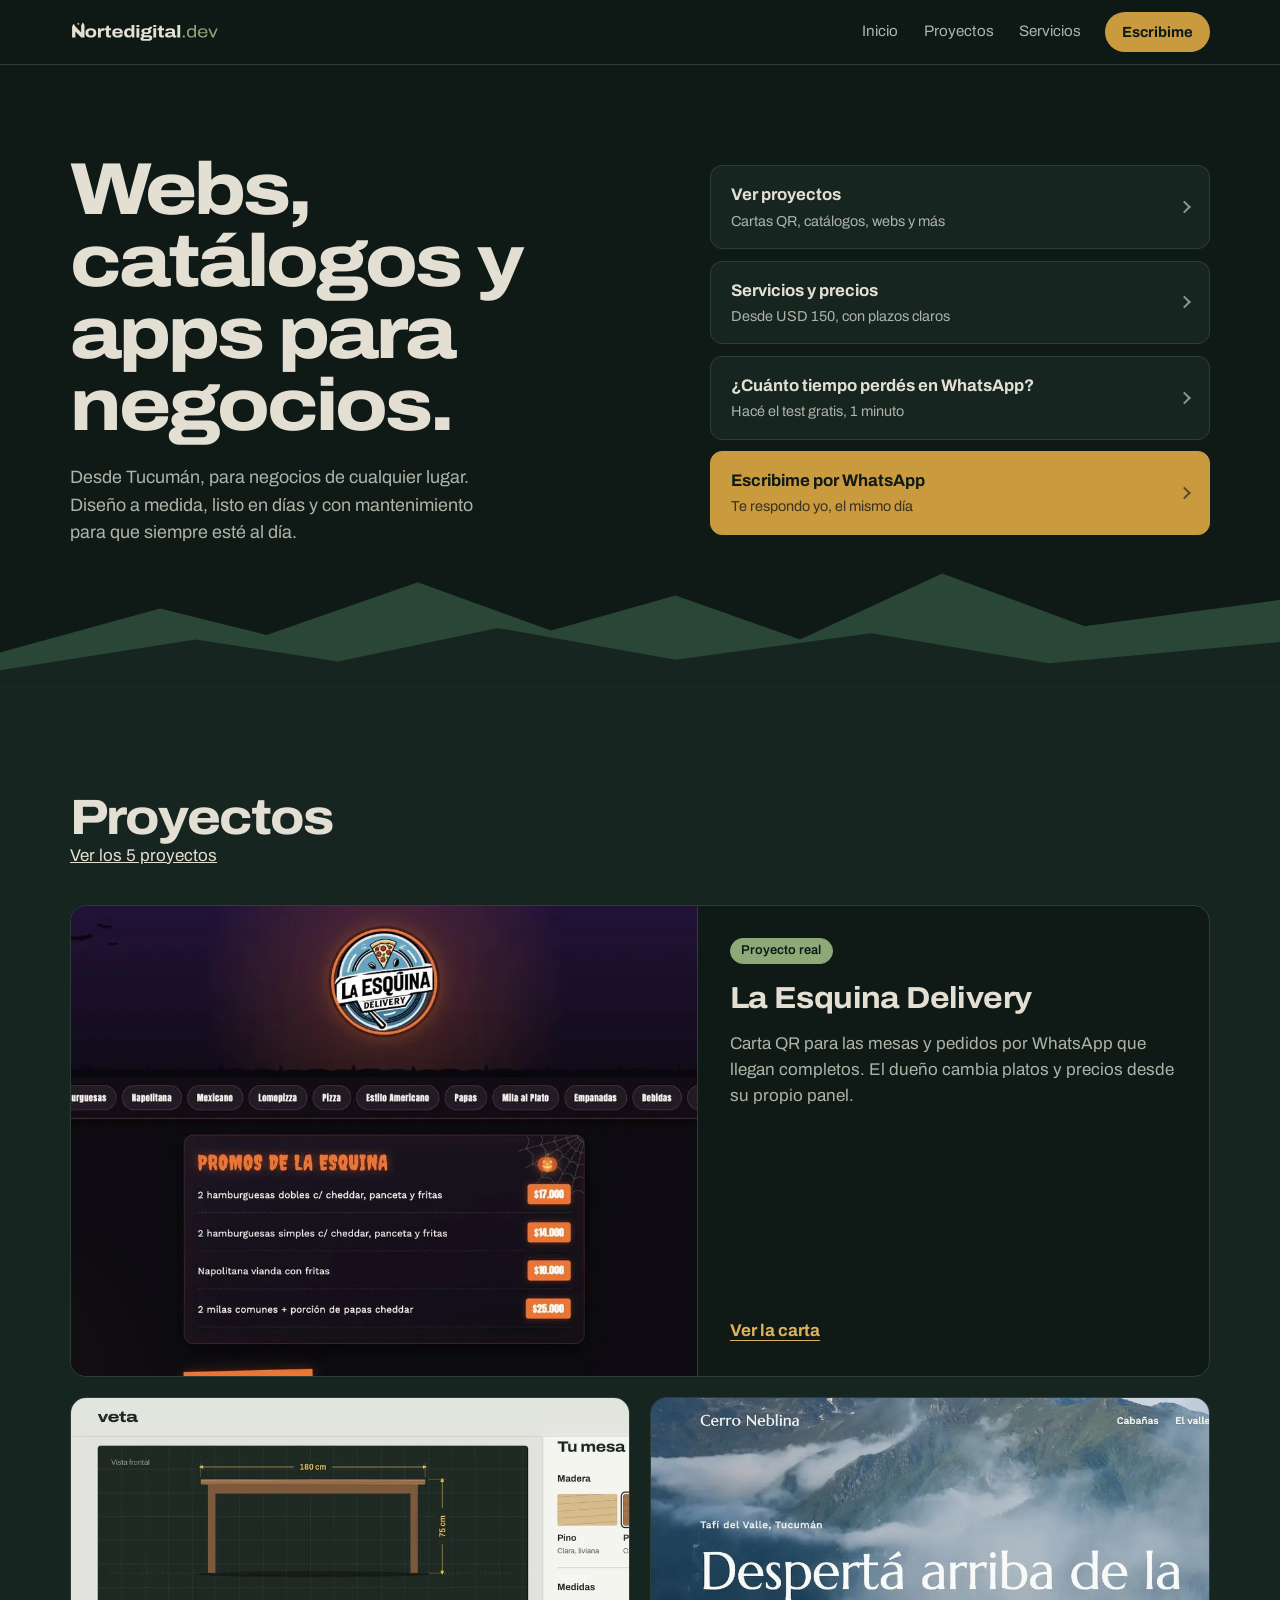
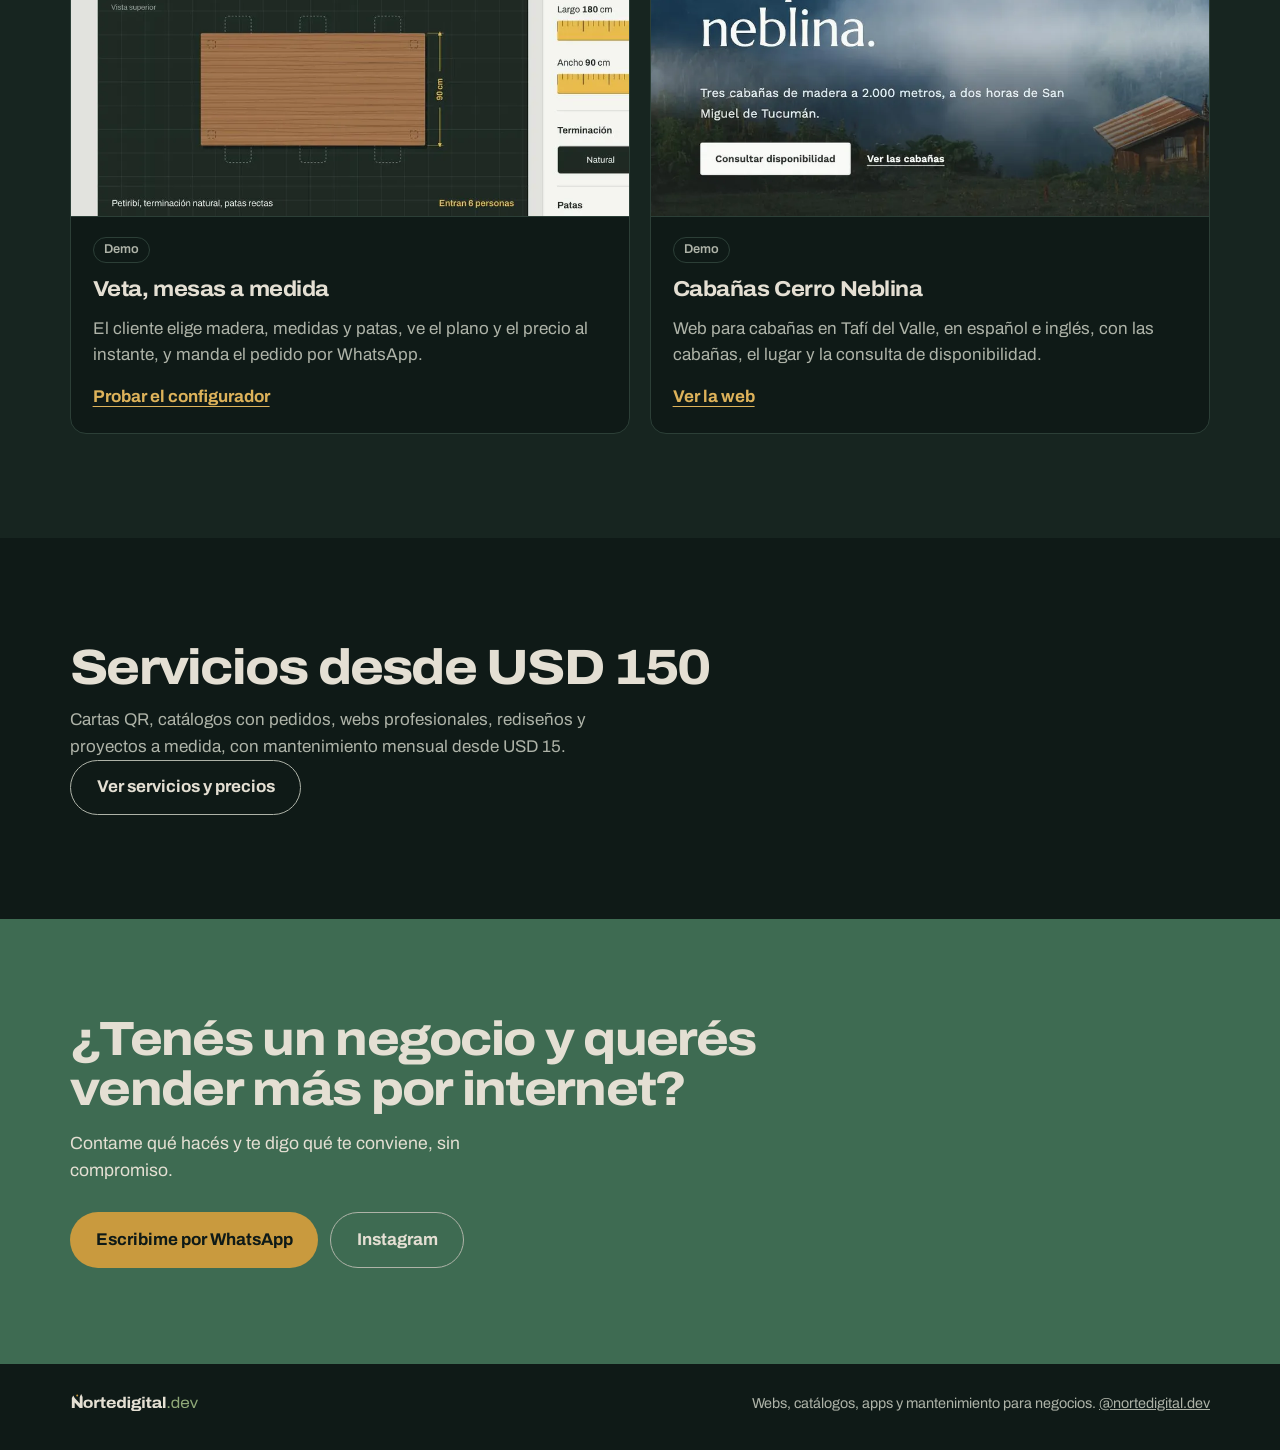
==== index.html @ 35f10f93 "feat: dividir el sitio en Inicio, Proyectos y Servicios Co-Authored-By: Claude Opus 5.5 <noreply@ant" ====
<!DOCTYPE html>
<html lang="es" translate="no">
<head>
  <meta charset="UTF-8">
  <meta name="viewport" content="width=device-width, initial-scale=1.0">
  <title>NorteDigitalDev — Webs, catálogos y apps para negocios</title>
  <meta name="description" content="Webs, cartas digitales, catálogos con pedidos por WhatsApp y apps para negocios. Desde Tucumán para cualquier lugar, con mantenimiento mensual.">
  <meta name="theme-color" content="#0F1A17">
  <meta name="google" content="notranslate">

  <meta property="og:type" content="website">
  <meta property="og:url" content="https://nortedigitaldev.vercel.app/">
  <meta property="og:title" content="NorteDigitalDev — Webs, catálogos y apps para negocios">
  <meta property="og:description" content="Proyectos, servicios con precios y contacto directo por WhatsApp.">
  <meta property="og:image" content="https://nortedigitaldev.vercel.app/img/og.png">
  <meta name="twitter:card" content="summary_large_image">

  <link rel="icon" href="img/favicon.svg" type="image/svg+xml">
  <link rel="apple-touch-icon" href="img/apple-touch-icon.png">

  <link rel="preconnect" href="https://fonts.googleapis.com">
  <link rel="preconnect" href="https://fonts.gstatic.com" crossorigin>
  <link href="https://fonts.googleapis.com/css2?family=Archivo:wdth,wght@62..125,300..800&display=swap" rel="stylesheet">

  <link rel="stylesheet" href="css/styles.css">
</head>
<body>

  <header class="header">
    <div class="container header__inner">
      <a href="./" class="header__logo" aria-label="NorteDigitalDev, inicio">
        <img src="img/logo.svg" alt="nortedigital.dev" width="170" height="26">
      </a>
      <nav class="nav" aria-label="Principal">
        <a href="./" aria-current="page">Inicio</a>
        <a href="proyectos.html">Proyectos</a>
        <a href="servicios.html">Servicios</a>
      </nav>
      <a class="btn btn--chico header__cta" data-wa="Hola NorteDigitalDev! Vengo de tu web y quiero hacer una consulta." href="#" target="_blank" rel="noopener">Escribime</a>
    </div>
  </header>

  <main>

    <!-- INICIO: funciona como "link en bio" -->
    <section class="hero" id="inicio" data-oculta-wa>
      <div class="container hero__grid">
        <div class="hero__texto">
          <h1 class="hero__titulo">Webs, catálogos y apps para negocios.</h1>
          <p class="hero__bajada">Desde Tucumán, para negocios de cualquier lugar. Diseño a medida, listo en días y con mantenimiento para que siempre esté al día.</p>
        </div>

        <ul class="links" aria-label="Accesos rápidos">
          <li>
            <a class="link" href="proyectos.html">
              <span class="link__titulo">Ver proyectos</span>
              <span class="link__desc">Cartas QR, catálogos, webs y más</span>
            </a>
          </li>
          <li>
            <a class="link" href="servicios.html">
              <span class="link__titulo">Servicios y precios</span>
              <span class="link__desc">Desde USD 150, con plazos claros</span>
            </a>
          </li>
          <li>
            <a class="link" href="https://test-nortedigital.vercel.app" target="_blank" rel="noopener">
              <span class="link__titulo">¿Cuánto tiempo perdés en WhatsApp?</span>
              <span class="link__desc">Hacé el test gratis, 1 minuto</span>
            </a>
          </li>
          <li>
            <a class="link link--principal" data-wa="Hola NorteDigitalDev! Vengo de tu web y quiero hacer una consulta." href="#" target="_blank" rel="noopener">
              <span class="link__titulo">Escribime por WhatsApp</span>
              <span class="link__desc">Te respondo yo, el mismo día</span>
            </a>
          </li>
        </ul>
      </div>

      <!-- El valle: el perfil de los cerros cierra el inicio -->
      <svg class="valle" viewBox="0 0 1440 160" preserveAspectRatio="none" aria-hidden="true">
        <path class="valle__fondo" d="M0 120 L180 70 L300 100 L470 40 L620 95 L760 55 L900 105 L1060 30 L1220 90 L1440 60 V160 H0 Z"/>
        <path class="valle__frente" d="M0 140 L220 105 L380 130 L560 92 L760 128 L980 98 L1180 132 L1440 108 V160 H0 Z"/>
      </svg>
    </section>

    <!-- PROYECTOS DESTACADOS -->
    <section class="seccion proyectos">
      <div class="container">
        <div class="seccion__fila">
          <h2 class="seccion__titulo">Proyectos</h2>
          <a class="ver-todo" href="proyectos.html">Ver los 5 proyectos</a>
        </div>
        <div class="grilla-proyectos">
          <article class="proyecto">
            <a class="proyecto__img" href="https://la-esquina-delivery.vercel.app" target="_blank" rel="noopener" tabindex="-1" aria-hidden="true">
              <img src="img/proyectos/esquina.webp" alt="" width="960" height="720" loading="lazy">
            </a>
            <div class="proyecto__cuerpo">
              <span class="etiqueta etiqueta--real">Proyecto real</span>
              <h3>La Esquina Delivery</h3>
              <p>Carta QR para las mesas y pedidos por WhatsApp que llegan completos. El dueño cambia platos y precios desde su propio panel.</p>
              <a class="proyecto__link" href="https://la-esquina-delivery.vercel.app" target="_blank" rel="noopener">Ver la carta</a>
            </div>
          </article>
          <article class="proyecto">
            <a class="proyecto__img" href="https://veta-configurador.vercel.app" target="_blank" rel="noopener" tabindex="-1" aria-hidden="true">
              <img src="img/proyectos/veta.webp" alt="" width="960" height="720" loading="lazy">
            </a>
            <div class="proyecto__cuerpo">
              <span class="etiqueta">Demo</span>
              <h3>Veta, mesas a medida</h3>
              <p>El cliente elige madera, medidas y patas, ve el plano y el precio al instante, y manda el pedido por WhatsApp.</p>
              <a class="proyecto__link" href="https://veta-configurador.vercel.app" target="_blank" rel="noopener">Probar el configurador</a>
            </div>
          </article>
          <article class="proyecto">
            <a class="proyecto__img" href="https://cabanas-cerro-neblina.vercel.app" target="_blank" rel="noopener" tabindex="-1" aria-hidden="true">
              <img src="img/proyectos/cabanas.webp" alt="" width="960" height="720" loading="lazy">
            </a>
            <div class="proyecto__cuerpo">
              <span class="etiqueta">Demo</span>
              <h3>Cabañas Cerro Neblina</h3>
              <p>Web para cabañas en Tafí del Valle, en español e inglés, con las cabañas, el lugar y la consulta de disponibilidad.</p>
              <a class="proyecto__link" href="https://cabanas-cerro-neblina.vercel.app" target="_blank" rel="noopener">Ver la web</a>
            </div>
          </article>
        </div>
      </div>
    </section>

    <!-- SERVICIOS RESUMIDOS -->
    <section class="seccion resumen-servicios">
      <div class="container resumen-servicios__inner">
        <div>
          <h2 class="seccion__titulo">Servicios desde USD 150</h2>
          <p class="seccion__bajada">Cartas QR, catálogos con pedidos, webs profesionales, rediseños y proyectos a medida, con mantenimiento mensual desde USD 15.</p>
        </div>
        <a class="btn btn--borde" href="servicios.html">Ver servicios y precios</a>
      </div>
    </section>

    <!-- CONTACTO -->
    <section class="contacto" id="contacto" data-oculta-wa>
      <div class="container contacto__inner">
        <h2 class="contacto__titulo">¿Tenés un negocio y querés vender más por internet?</h2>
        <p>Contame qué hacés y te digo qué te conviene, sin compromiso.</p>
        <div class="contacto__botones">
          <a class="btn btn--principal" data-wa="Hola NorteDigitalDev! Vengo de tu web y quiero hacer una consulta." href="#" target="_blank" rel="noopener">Escribime por WhatsApp</a>
          <a class="btn btn--borde" href="https://instagram.com/nortedigital.dev" target="_blank" rel="noopener">Instagram</a>
        </div>
      </div>
    </section>

  </main>

  <footer class="footer">
    <div class="container footer__inner">
      <img src="img/logo.svg" alt="nortedigital.dev" width="140" height="21">
      <p>Webs, catálogos, apps y mantenimiento para negocios. <a href="https://instagram.com/nortedigital.dev" target="_blank" rel="noopener">@nortedigital.dev</a></p>
    </div>
  </footer>

  <a class="wa-flotante" id="wa-flotante" data-wa="Hola NorteDigitalDev! Vengo de tu web y quiero hacer una consulta." href="#" target="_blank" rel="noopener" aria-label="Escribime por WhatsApp">
    <svg viewBox="0 0 24 24" aria-hidden="true"><path d="M12 2a10 10 0 0 0-8.6 15.1L2 22l5-1.3A10 10 0 1 0 12 2Zm0 18.2c-1.5 0-3-.4-4.2-1.2l-.3-.2-3 .8.8-2.9-.2-.3A8.2 8.2 0 1 1 12 20.2Zm4.5-6.1c-.2-.1-1.5-.7-1.7-.8-.2-.1-.4-.1-.6.1l-.8 1c-.1.2-.3.2-.5.1a6.7 6.7 0 0 1-3.3-2.9c-.2-.4.2-.4.7-1.3.1-.2 0-.3 0-.4l-.8-1.8c-.2-.5-.4-.4-.6-.4h-.5c-.2 0-.4.1-.6.3-.2.2-.8.8-.8 2s.8 2.3 1 2.5c.1.2 1.7 2.6 4.1 3.6 1.5.7 2.1.7 2.9.6.5-.1 1.5-.6 1.7-1.2.2-.6.2-1.1.2-1.2-.1-.1-.3-.2-.5-.3Z"/></svg>
  </a>

  <script src="js/app.js"></script>
</body>
</html>
---- css/styles.css ----
/* =========================================================
   NorteDigitalDev — sitio principal
   Paleta Tafí. Pensado primero para el celular (llegan desde Instagram).
   ========================================================= */

:root {
  --noche: #0F1A17;
  --noche-2: #172520;
  --noche-3: #1F302A;
  --linea: #2C3F37;
  --cerro: #3E6B52;
  --musgo: #8FA878;
  --ocre: #C99A3E;
  --ocre-claro: #DDB25A;
  --piedra: #E4DFD3;
  --piedra-2: #AEB3A8;

  --font: "Archivo", system-ui, -apple-system, "Segoe UI", sans-serif;
  --radio: 12px;
  --header: 64px;
}

*,
*::before,
*::after { box-sizing: border-box; }

html {
  scroll-behavior: smooth;
  scroll-padding-top: calc(var(--header) + 12px);
}

body {
  margin: 0;
  font-family: var(--font);
  font-size: 1.0625rem;
  line-height: 1.55;
  color: var(--piedra);
  background: var(--noche);
  -webkit-font-smoothing: antialiased;
}

img { display: block; max-width: 100%; height: auto; }

h1, h2, h3, p { margin: 0; }

a { color: inherit; }

.container {
  width: min(100% - 2rem, 1140px);
  margin-inline: auto;
}

:focus-visible {
  outline: 3px solid var(--ocre);
  outline-offset: 3px;
}

/* ---------- Botones ---------- */

.btn {
  display: inline-flex;
  align-items: center;
  justify-content: center;
  min-height: 52px;
  padding: 0.85rem 1.6rem;
  border-radius: 999px;
  font-weight: 700;
  text-decoration: none;
  transition: background 0.2s, border-color 0.2s;
}

.btn--principal { background: var(--ocre); color: var(--noche); }
.btn--principal:hover { background: var(--ocre-claro); }

.btn--borde { border: 1.5px solid var(--piedra-2); }
.btn--borde:hover { border-color: var(--piedra); }

.btn--chico {
  min-height: 40px;
  padding: 0.45rem 1.05rem;
  font-size: 0.92rem;
  background: var(--ocre);
  color: var(--noche);
}

.btn--chico:hover { background: var(--ocre-claro); }

/* ---------- Header ---------- */

.header {
  position: sticky;
  top: 0;
  z-index: 20;
  background: color-mix(in srgb, var(--noche) 90%, transparent);
  backdrop-filter: blur(10px);
  border-bottom: 1px solid var(--linea);
}

.header__inner {
  display: flex;
  align-items: center;
  gap: 1.5rem;
  height: var(--header);
}

.header__logo img { width: 150px; }

.nav {
  display: flex;
  gap: 1.6rem;
  margin-left: auto;
  font-size: 0.95rem;
}

.nav a {
  text-decoration: none;
  color: var(--piedra-2);
}

.nav a:hover { color: var(--piedra); }

/* ---------- Inicio ---------- */

.hero {
  position: relative;
  padding-top: clamp(2rem, 7vw, 5.5rem);
  padding-bottom: clamp(5rem, 11vw, 9rem);
  overflow: hidden;
}

.hero__grid {
  position: relative;
  z-index: 1;
  display: grid;
  grid-template-columns: minmax(0, 1.15fr) minmax(0, 1fr);
  gap: clamp(2rem, 5vw, 4.5rem);
  align-items: center;
}

.hero__titulo {
  font-size: clamp(2.5rem, 6vw, 4.6rem);
  font-weight: 780;
  font-stretch: 115%;
  letter-spacing: -0.04em;
  line-height: 0.98;
  max-width: 12ch;
}

.hero__bajada {
  margin-top: 1.4rem;
  max-width: 42ch;
  font-size: 1.12rem;
  color: var(--piedra-2);
}

/* Accesos rápidos tipo "link en bio" */
.links {
  list-style: none;
  margin: 0;
  padding: 0;
  display: grid;
  gap: 0.7rem;
}

.link {
  display: grid;
  gap: 0.1rem;
  padding: 1rem 3rem 1rem 1.25rem;
  border: 1.5px solid var(--linea);
  border-radius: var(--radio);
  background: var(--noche-2);
  text-decoration: none;
  position: relative;
  transition: border-color 0.2s, background 0.2s, transform 0.15s;
}

.link::after {
  content: "";
  position: absolute;
  right: 1.25rem;
  top: 50%;
  width: 9px;
  height: 9px;
  border-top: 2px solid currentColor;
  border-right: 2px solid currentColor;
  transform: translateY(-50%) rotate(45deg);
  opacity: 0.6;
}

.link:hover { border-color: var(--musgo); background: var(--noche-3); }
.link:active { transform: scale(0.99); }

.link__titulo { font-weight: 700; font-size: 1.05rem; }

.link__desc { font-size: 0.9rem; color: var(--piedra-2); }

.link--principal {
  background: var(--ocre);
  border-color: var(--ocre);
  color: var(--noche);
}

.link--principal .link__desc { color: #3B3220; }

.link--principal:hover { background: var(--ocre-claro); border-color: var(--ocre-claro); }

/* El valle */
.valle {
  position: absolute;
  left: 0;
  bottom: 0;
  width: 100%;
  height: clamp(70px, 11vw, 160px);
}

.valle__fondo { fill: var(--cerro); opacity: 0.55; }
.valle__frente { fill: var(--noche-2); }

/* ---------- Secciones ---------- */

.seccion { padding-block: clamp(3.5rem, 9vw, 6.5rem); }

.seccion__titulo {
  font-size: clamp(2rem, 4.6vw, 3.1rem);
  font-weight: 760;
  font-stretch: 112%;
  letter-spacing: -0.035em;
  line-height: 1.02;
}

.seccion__bajada {
  margin-top: 0.9rem;
  max-width: 56ch;
  color: var(--piedra-2);
}

/* ---------- Proyectos ---------- */

.proyectos { background: var(--noche-2); }

.grilla-proyectos {
  display: grid;
  grid-template-columns: repeat(2, minmax(0, 1fr));
  gap: 1.25rem;
  margin-top: 2.25rem;
}

/* El proyecto real ocupa todo el ancho */
.proyecto:first-child { grid-column: 1 / -1; }

.proyecto {
  display: flex;
  flex-direction: column;
  border: 1px solid var(--linea);
  border-radius: 16px;
  overflow: hidden;
  background: var(--noche);
}

.proyecto__img {
  display: block;
  aspect-ratio: 4 / 3;
  overflow: hidden;
  border-bottom: 1px solid var(--linea);
}

.proyecto__img img {
  width: 100%;
  height: 100%;
  object-fit: cover;
  object-position: top left;
  transition: transform 0.5s ease;
}

.proyecto:hover .proyecto__img img { transform: scale(1.03); }

.proyecto__cuerpo {
  display: flex;
  flex-direction: column;
  align-items: flex-start;
  gap: 0.6rem;
  padding: 1.25rem 1.35rem 1.4rem;
  flex: 1;
}

.proyecto h3 {
  font-size: 1.35rem;
  font-weight: 720;
  font-stretch: 108%;
  letter-spacing: -0.02em;
}

.proyecto p { color: var(--piedra-2); }

.proyecto__link {
  margin-top: auto;
  padding-top: 0.4rem;
  font-weight: 700;
  color: var(--ocre-claro);
  text-underline-offset: 4px;
}

.etiqueta {
  padding: 0.15rem 0.65rem;
  border-radius: 999px;
  border: 1px solid var(--linea);
  font-size: 0.8rem;
  font-weight: 600;
  color: var(--piedra-2);
}

.etiqueta--real { background: var(--musgo); border-color: var(--musgo); color: var(--noche); }

.etiqueta--propia { border-color: var(--cerro); color: var(--musgo); }

/* En pantalla ancha el proyecto real pone la imagen al costado */
@media (min-width: 900px) {
  .proyecto:first-child {
    flex-direction: row;
  }

  .proyecto:first-child .proyecto__img {
    flex: 1.4;
    border-bottom: 0;
    border-right: 1px solid var(--linea);
  }

  .proyecto:first-child .proyecto__cuerpo {
    flex: 1;
    justify-content: center;
    padding: 2rem;
  }

  .proyecto:first-child h3 { font-size: 1.9rem; }
}

/* ---------- Servicios ---------- */

.grilla-servicios {
  display: grid;
  grid-template-columns: repeat(3, minmax(0, 1fr));
  gap: 1rem;
  margin-top: 2.25rem;
}

.servicio {
  display: flex;
  flex-direction: column;
  gap: 0.55rem;
  padding: 1.5rem 1.4rem;
  border: 1px solid var(--linea);
  border-radius: 16px;
  background: var(--noche-2);
}

.servicio h3 { font-size: 1.2rem; font-weight: 700; }

.servicio__precio {
  font-size: 1.9rem;
  font-weight: 800;
  font-stretch: 112%;
  letter-spacing: -0.03em;
  line-height: 1.1;
}

.servicio__precio span {
  font-size: 0.95rem;
  font-weight: 500;
  letter-spacing: 0;
  color: var(--piedra-2);
}

.servicio__precio--texto { font-size: 1.45rem; }

.servicio > p:not([class]) { color: var(--piedra-2); }

.servicio__plazo {
  font-size: 0.9rem;
  color: var(--musgo);
}

.servicio__cta {
  margin-top: auto;
  padding-top: 0.6rem;
  font-weight: 700;
  color: var(--ocre-claro);
  text-underline-offset: 4px;
}

.servicio--medida {
  grid-column: span 2;
  background: var(--cerro);
  border-color: var(--cerro);
}

.servicio--medida > p:not([class]),
.servicio--medida .servicio__plazo { color: var(--piedra); }

.servicio--medida .servicio__cta { color: var(--piedra); }

.mantenimiento {
  display: grid;
  grid-template-columns: minmax(0, 1fr) minmax(0, 1fr);
  gap: 1.5rem 2.5rem;
  align-items: center;
  margin-top: 1rem;
  padding: 1.6rem 1.5rem;
  border: 1px dashed var(--musgo);
  border-radius: 16px;
}

.mantenimiento h3 { font-size: 1.25rem; margin-bottom: 0.4rem; }

.mantenimiento p { color: var(--piedra-2); }

.planes {
  list-style: none;
  margin: 0;
  padding: 0;
  display: grid;
  gap: 0.6rem;
}

.planes li {
  display: grid;
  grid-template-columns: auto 1fr;
  gap: 0 0.9rem;
  padding: 0.85rem 1rem;
  border-radius: 10px;
  background: var(--noche-2);
}

.planes strong { font-size: 1.05rem; }

.planes span {
  justify-self: end;
  font-weight: 700;
  color: var(--ocre-claro);
  font-variant-numeric: tabular-nums;
}

.planes em {
  grid-column: 1 / -1;
  font-style: normal;
  font-size: 0.9rem;
  color: var(--piedra-2);
}

/* ---------- Proceso ---------- */

.proceso { background: var(--noche-2); }

.pasos {
  list-style: none;
  counter-reset: paso;
  margin: 2.25rem 0 0;
  padding: 0;
  display: grid;
  grid-template-columns: repeat(4, minmax(0, 1fr));
  gap: 1.5rem;
}

.pasos li {
  counter-increment: paso;
  position: relative;
  padding-top: 1.1rem;
  border-top: 2px solid var(--cerro);
}

.pasos li::before {
  content: counter(paso);
  display: block;
  margin-bottom: 0.6rem;
  font-size: 2.4rem;
  font-weight: 300;
  font-stretch: 70%;
  line-height: 1;
  color: var(--musgo);
}

.pasos h3 { font-size: 1.15rem; margin-bottom: 0.4rem; }

.pasos p { color: var(--piedra-2); }

.detras {
  display: flex;
  align-items: center;
  gap: 1.25rem;
  margin-top: 3rem;
  padding: 1.4rem;
  border-radius: 16px;
  background: var(--noche);
  max-width: 760px;
}

.detras img { flex: none; width: 64px; height: 64px; }

.detras p { color: var(--piedra-2); }

/* ---------- Preguntas ---------- */

.preguntas__grid {
  display: grid;
  grid-template-columns: minmax(0, 1fr) minmax(0, 2fr);
  gap: 2rem;
}

.faq details { border-bottom: 1px solid var(--linea); }
.faq details:first-child { border-top: 1px solid var(--linea); }

.faq summary {
  display: flex;
  justify-content: space-between;
  gap: 1rem;
  padding: 1.15rem 0;
  font-weight: 650;
  font-size: 1.05rem;
  cursor: pointer;
  list-style: none;
}

.faq summary::-webkit-details-marker { display: none; }

.faq summary::after {
  content: "+";
  font-weight: 400;
  font-size: 1.45rem;
  line-height: 1;
  color: var(--musgo);
  transition: transform 0.25s;
}

.faq details[open] summary::after { transform: rotate(45deg); }

.faq details p {
  padding-bottom: 1.2rem;
  max-width: 62ch;
  color: var(--piedra-2);
}

/* ---------- Contacto ---------- */

.contacto {
  padding-block: clamp(3.5rem, 9vw, 6rem);
  background: var(--cerro);
}

.contacto__titulo,
.contacto p { max-width: 24ch; }

.contacto p { max-width: 48ch; }

.contacto__titulo {
  font-size: clamp(1.9rem, 4.6vw, 3rem);
  font-weight: 760;
  font-stretch: 112%;
  letter-spacing: -0.035em;
  line-height: 1.04;
}

.contacto p { margin-top: 0.9rem; font-size: 1.1rem; }

.contacto__botones {
  display: flex;
  flex-wrap: wrap;
  gap: 0.75rem;
  margin-top: 1.75rem;
}

/* ---------- Footer ---------- */

.footer {
  font-size: 0.9rem;
  color: var(--piedra-2);
}

.footer__inner {
  display: flex;
  flex-wrap: wrap;
  align-items: center;
  justify-content: space-between;
  gap: 0.8rem 1.5rem;
  padding-block: 1.75rem 2.25rem;
}

.footer img { width: 130px; }

/* ---------- WhatsApp flotante ---------- */

.wa-flotante {
  position: fixed;
  right: 1rem;
  bottom: 1rem;
  z-index: 30;
  display: grid;
  place-items: center;
  width: 56px;
  height: 56px;
  border-radius: 50%;
  background: var(--ocre);
  color: var(--noche);
  box-shadow: 0 8px 24px -8px rgba(0, 0, 0, 0.6);
  opacity: 0;
  transform: translateY(12px);
  pointer-events: none;
  transition: opacity 0.25s, transform 0.25s;
}

.wa-flotante.visible {
  opacity: 1;
  transform: none;
  pointer-events: auto;
}

.wa-flotante svg { width: 28px; height: 28px; fill: currentColor; }

/* ---------- Tablet ---------- */

@media (max-width: 960px) {
  .grilla-servicios { grid-template-columns: repeat(2, minmax(0, 1fr)); }
  .pasos { grid-template-columns: repeat(2, minmax(0, 1fr)); row-gap: 2rem; }
  .mantenimiento { grid-template-columns: 1fr; }
  .preguntas__grid { grid-template-columns: 1fr; gap: 1.5rem; }
}

/* ---------- Celular ---------- */

@media (max-width: 760px) {
  .nav { display: none; }

  .header__inner { justify-content: space-between; }

  .hero { padding-top: 1.75rem; }

  .hero__grid { grid-template-columns: 1fr; gap: 1.75rem; }

  .hero__bajada { font-size: 1.05rem; margin-top: 1rem; }

  .grilla-proyectos { grid-template-columns: 1fr; }

  .grilla-servicios { grid-template-columns: 1fr; }

  .servicio--medida { grid-column: auto; }

  .pasos { grid-template-columns: 1fr; gap: 1.5rem; }

  .detras { flex-direction: column; align-items: flex-start; }

  .contacto__botones .btn { flex: 1 1 100%; }
}

@media (prefers-reduced-motion: reduce) {
  html { scroll-behavior: auto; }
  *, *::before, *::after { transition-duration: 0.01ms !important; }
}
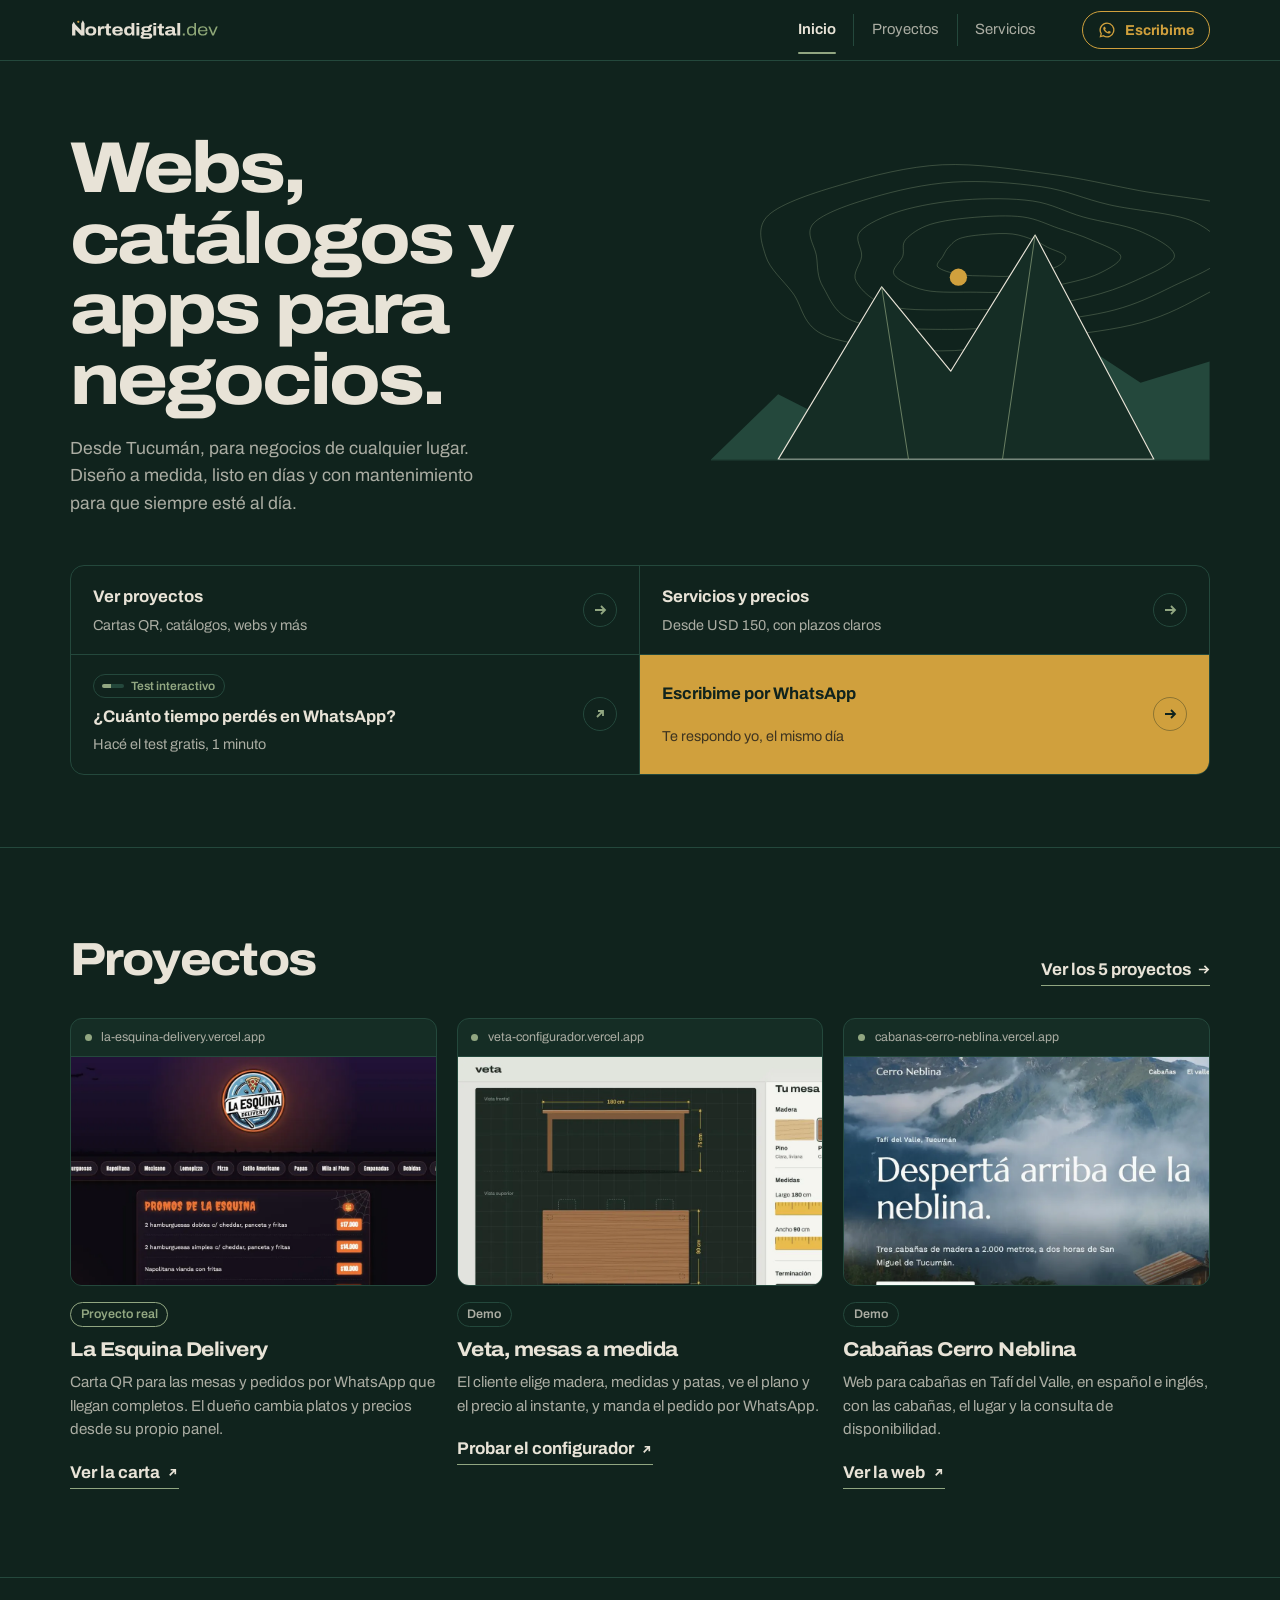
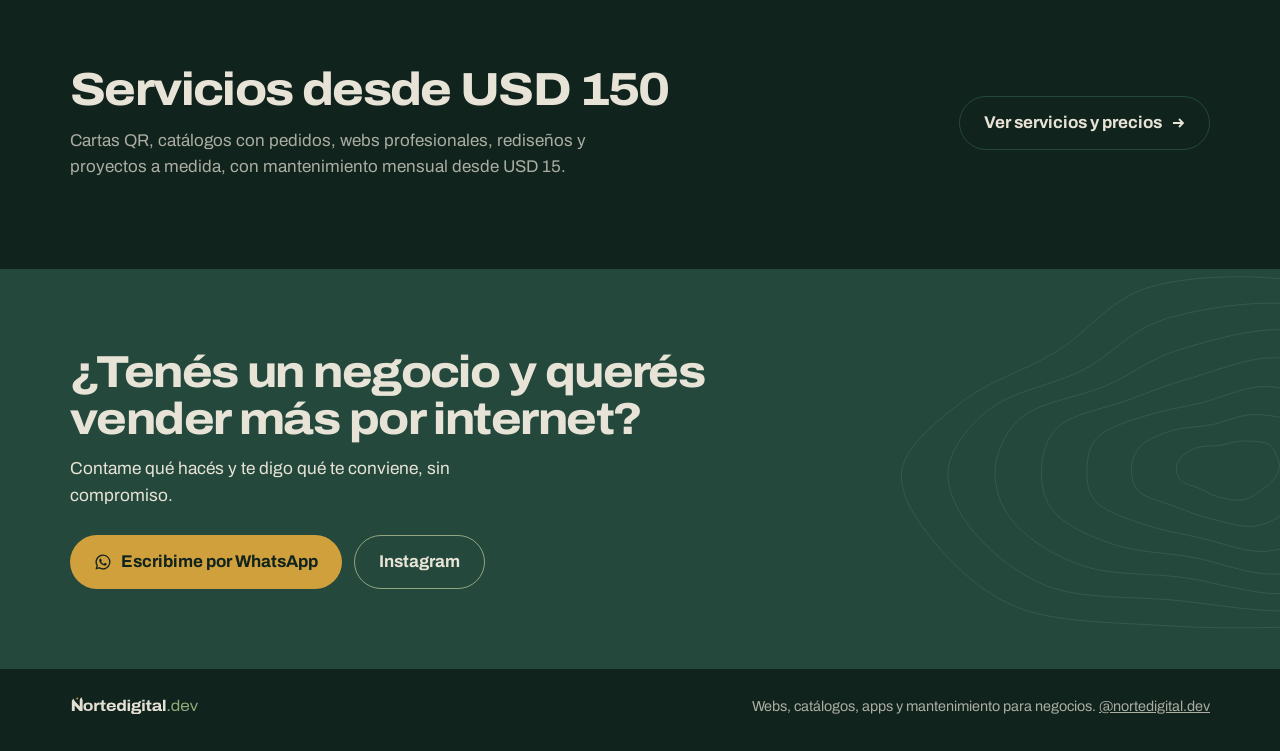
==== commit f9ace98d: "style: rediseño con la paleta Tafí, ilustración de cerros y curvas de nivel - Inicio: accesos en for" ====
--- a/index.html
+++ b/index.html
@@ -5,7 +5,7 @@
   <meta name="viewport" content="width=device-width, initial-scale=1.0">
   <title>NorteDigitalDev — Webs, catálogos y apps para negocios</title>
   <meta name="description" content="Webs, cartas digitales, catálogos con pedidos por WhatsApp y apps para negocios. Desde Tucumán para cualquier lugar, con mantenimiento mensual.">
-  <meta name="theme-color" content="#0F1A17">
+  <meta name="theme-color" content="#10231D">
   <meta name="google" content="notranslate">
 
   <meta property="og:type" content="website">
@@ -24,7 +24,7 @@
 
   <link rel="stylesheet" href="css/styles.css">
 </head>
-<body>
+<body class="pagina-inicio">
 
   <header class="header">
     <div class="container header__inner">
@@ -36,7 +36,7 @@
         <a href="proyectos.html">Proyectos</a>
         <a href="servicios.html">Servicios</a>
       </nav>
-      <a class="btn btn--chico header__cta" data-wa="Hola NorteDigitalDev! Vengo de tu web y quiero hacer una consulta." href="#" target="_blank" rel="noopener">Escribime</a>
+      <a class="btn btn--chico header__cta" data-wa="Hola NorteDigitalDev! Vengo de tu web y quiero hacer una consulta." href="#" target="_blank" rel="noopener"><svg viewBox="0 0 24 24" aria-hidden="true"><path d="M12 2a10 10 0 0 0-8.6 15.1L2 22l5-1.3A10 10 0 1 0 12 2Zm0 18.2c-1.5 0-3-.4-4.2-1.2l-.3-.2-3 .8.8-2.9-.2-.3A8.2 8.2 0 1 1 12 20.2Zm4.5-6.1c-.2-.1-1.5-.7-1.7-.8-.2-.1-.4-.1-.6.1l-.8 1c-.1.2-.3.2-.5.1a6.7 6.7 0 0 1-3.3-2.9c-.2-.4.2-.4.7-1.3.1-.2 0-.3 0-.4l-.8-1.8c-.2-.5-.4-.4-.6-.4h-.5c-.2 0-.4.1-.6.3-.2.2-.8.8-.8 2s.8 2.3 1 2.5c.1.2 1.7 2.6 4.1 3.6 1.5.7 2.1.7 2.9.6.5-.1 1.5-.6 1.7-1.2.2-.6.2-1.1.2-1.2-.1-.1-.3-.2-.5-.3Z"/></svg><span>Escribime</span></a>
     </div>
   </header>
 
@@ -44,45 +44,61 @@
 
     <!-- INICIO: funciona como "link en bio" -->
     <section class="hero" id="inicio" data-oculta-wa>
-      <div class="container hero__grid">
-        <div class="hero__texto">
-          <h1 class="hero__titulo">Webs, catálogos y apps para negocios.</h1>
-          <p class="hero__bajada">Desde Tucumán, para negocios de cualquier lugar. Diseño a medida, listo en días y con mantenimiento para que siempre esté al día.</p>
+      <div class="container">
+        <div class="hero__top">
+          <div class="hero__texto">
+            <h1 class="hero__titulo">Webs, catálogos y apps para negocios.</h1>
+            <p class="hero__bajada">Desde Tucumán, para negocios de cualquier lugar. Diseño a medida, listo en días y con mantenimiento para que siempre esté al día.</p>
+          </div>
+          <svg class="paisaje" viewBox="0 0 520 380" role="img" aria-label="Cerros geométricos sobre curvas de nivel">
+            <path class="curva" d="M369.7 118.0 C371.3 121.3 366.5 126.1 360.9 128.9 C355.3 131.7 344.3 133.2 336.3 134.8 C328.2 136.5 321.0 138.2 312.9 138.9 C304.7 139.5 296.2 139.0 287.2 138.7 C278.2 138.4 267.2 138.7 258.8 137.1 C250.4 135.6 239.4 132.5 236.6 129.3 C233.8 126.1 240.1 121.4 241.9 118.0 C243.8 114.6 244.8 111.8 247.8 108.7 C250.8 105.6 253.6 101.6 260.0 99.4 C266.4 97.2 277.0 96.1 286.0 95.3 C295.1 94.6 305.9 93.9 314.3 94.9 C322.6 95.8 330.2 98.8 336.4 101.1 C342.6 103.4 345.7 106.0 351.3 108.9 C356.8 111.7 368.1 114.7 369.7 118.0 Z"/><path class="curva" d="M427.3 118.0 C428.6 123.9 414.3 131.5 403.8 136.5 C393.2 141.5 377.6 144.7 364.1 147.8 C350.6 150.9 337.4 153.8 322.8 155.1 C308.3 156.4 293.4 155.9 276.8 155.6 C260.3 155.3 237.7 156.6 223.4 153.6 C209.1 150.5 195.0 143.3 191.1 137.4 C187.2 131.5 198.0 124.1 200.0 118.0 C202.0 111.9 198.3 106.2 203.1 100.7 C207.9 95.2 216.7 88.8 228.7 84.9 C240.7 81.0 259.0 78.8 275.1 77.5 C291.1 76.2 310.6 75.2 325.2 77.1 C339.8 79.0 350.7 85.0 362.5 89.0 C374.3 92.9 385.3 96.0 396.1 100.9 C406.9 105.7 426.0 112.1 427.3 118.0 Z"/><path class="curva" d="M483.3 118.0 C482.6 126.6 458.0 136.3 442.8 143.5 C427.7 150.6 410.7 156.3 392.3 160.9 C374.0 165.5 353.8 168.8 332.6 171.0 C311.5 173.2 289.8 174.0 265.5 173.9 C241.2 173.9 205.9 175.4 186.9 170.5 C167.9 165.6 156.4 153.3 151.5 144.5 C146.5 135.7 156.4 126.7 157.1 118.0 C157.8 109.3 148.7 100.1 155.6 92.2 C162.4 84.4 180.2 76.2 198.2 70.7 C216.3 65.3 241.0 61.0 263.8 59.3 C286.7 57.6 314.8 57.5 335.5 60.5 C356.1 63.4 369.4 71.9 388.0 77.1 C406.5 82.4 431.0 85.0 446.9 91.8 C462.7 98.6 484.0 109.4 483.3 118.0 Z"/><path class="curva" d="M534.2 118.0 C530.4 129.4 499.0 140.8 480.1 150.1 C461.2 159.5 443.8 168.0 420.9 174.1 C397.9 180.2 370.4 183.4 342.4 186.8 C314.4 190.1 284.7 194.4 252.9 194.4 C221.1 194.4 174.3 194.2 151.7 186.9 C129.0 179.6 124.1 162.1 117.1 150.6 C110.2 139.1 111.6 129.2 110.0 118.0 C108.3 106.8 97.4 93.8 107.1 83.6 C116.9 73.4 144.1 64.0 168.4 56.9 C192.6 49.7 223.1 42.7 252.4 40.8 C281.8 38.9 317.5 41.6 344.6 45.6 C371.8 49.5 388.9 58.4 415.3 64.4 C441.7 70.5 483.1 72.9 502.9 81.8 C522.8 90.7 538.0 106.6 534.2 118.0 Z"/><path class="curva" d="M578.4 118.0 C571.1 132.2 539.3 145.3 517.7 156.8 C496.2 168.4 476.6 179.5 449.0 187.2 C421.5 194.9 387.5 198.3 352.5 203.2 C317.5 208.2 277.8 217.1 239.1 216.8 C200.4 216.5 146.1 211.5 120.4 201.4 C94.8 191.3 95.8 170.2 85.2 156.3 C74.7 142.4 61.3 131.5 57.1 118.0 C52.9 104.5 46.5 87.7 60.0 75.2 C73.5 62.7 108.0 51.6 138.2 42.9 C168.4 34.1 205.5 24.5 241.3 22.7 C277.1 21.0 318.5 27.8 352.8 32.3 C387.1 36.8 412.3 43.2 447.0 49.7 C481.7 56.2 539.3 60.0 561.2 71.4 C583.1 82.8 585.6 103.8 578.4 118.0 Z"/>
+            <path class="cerro-lejano" d="M0 330 L70 262 L125 290 L205 222 L262 262 L372 200 L448 250 L520 228 V330 Z"/>
+            <path class="cerro" d="M70 330 L178 150 L250 238 L338 96 L462 330 Z"/>
+            <path class="arista" d="M178 150 L206 330 M338 96 L304 330"/>
+            <circle class="sol" cx="258" cy="140" r="9"/>
+            <line class="horizonte" x1="0" y1="330.5" x2="520" y2="330.5"/>
+          </svg>
         </div>
 
-        <ul class="links" aria-label="Accesos rápidos">
+        <ul class="accesos" aria-label="Accesos rápidos">
           <li>
-            <a class="link" href="proyectos.html">
-              <span class="link__titulo">Ver proyectos</span>
-              <span class="link__desc">Cartas QR, catálogos, webs y más</span>
+            <a class="acceso" href="proyectos.html">
+              <span class="acceso__titulo">Ver proyectos</span>
+              <span class="acceso__desc">Cartas QR, catálogos, webs y más</span>
+              <span class="acceso__flecha"><svg viewBox="0 0 14 14" aria-hidden="true"><path d="M2 7h10M8 3l4 4-4 4"/></svg></span>
             </a>
           </li>
           <li>
-            <a class="link" href="servicios.html">
-              <span class="link__titulo">Servicios y precios</span>
-              <span class="link__desc">Desde USD 150, con plazos claros</span>
+            <a class="acceso" href="servicios.html">
+              <span class="acceso__titulo">Servicios y precios</span>
+              <span class="acceso__desc">Desde USD 150, con plazos claros</span>
+              <span class="acceso__flecha"><svg viewBox="0 0 14 14" aria-hidden="true"><path d="M2 7h10M8 3l4 4-4 4"/></svg></span>
             </a>
           </li>
           <li>
-            <a class="link" href="https://test-nortedigital.vercel.app" target="_blank" rel="noopener">
-              <span class="link__titulo">¿Cuánto tiempo perdés en WhatsApp?</span>
-              <span class="link__desc">Hacé el test gratis, 1 minuto</span>
+            <a class="acceso acceso--test" href="https://test-nortedigital.vercel.app" target="_blank" rel="noopener">
+              <span class="acceso__titulo"><span class="acceso__chip"><i></i>Test interactivo</span>¿Cuánto tiempo perdés en WhatsApp?</span>
+              <span class="acceso__desc">Hacé el test gratis, 1 minuto</span>
+              <span class="acceso__flecha"><svg viewBox="0 0 14 14" aria-hidden="true"><path d="M4 10L10 4M5 4h5v5"/></svg></span>
             </a>
           </li>
           <li>
-            <a class="link link--principal" data-wa="Hola NorteDigitalDev! Vengo de tu web y quiero hacer una consulta." href="#" target="_blank" rel="noopener">
-              <span class="link__titulo">Escribime por WhatsApp</span>
-              <span class="link__desc">Te respondo yo, el mismo día</span>
+            <a class="acceso acceso--principal" data-wa="Hola NorteDigitalDev! Vengo de tu web y quiero hacer una consulta." href="#" target="_blank" rel="noopener">
+              <span class="acceso__titulo">Escribime por WhatsApp</span>
+              <span class="acceso__desc">Te respondo yo, el mismo día</span>
+              <span class="acceso__flecha"><svg viewBox="0 0 14 14" aria-hidden="true"><path d="M2 7h10M8 3l4 4-4 4"/></svg></span>
             </a>
           </li>
         </ul>
+
+        <svg class="paisaje paisaje--movil" viewBox="0 0 400 120" preserveAspectRatio="xMidYMax slice" aria-hidden="true">
+          <path class="curva" d="M306.1 70.0 C306.5 72.4 297.0 75.3 290.7 77.3 C284.3 79.3 276.0 80.7 268.2 82.0 C260.4 83.2 252.3 84.3 243.6 84.9 C234.9 85.4 226.0 85.4 216.0 85.3 C206.0 85.3 192.0 85.8 183.7 84.5 C175.5 83.2 168.6 80.1 166.5 77.6 C164.3 75.2 170.0 72.5 170.8 70.0 C171.6 67.5 168.5 65.1 171.3 62.9 C174.1 60.7 180.3 58.3 187.6 56.7 C194.9 55.2 205.5 54.2 215.1 53.7 C224.6 53.2 236.3 52.9 244.9 53.7 C253.5 54.5 259.5 56.9 266.8 58.5 C274.1 60.0 282.2 61.0 288.7 62.9 C295.3 64.9 305.8 67.6 306.1 70.0 Z"/><path class="curva" d="M370.4 70.0 C368.8 74.5 349.6 79.3 338.1 83.0 C326.6 86.8 315.4 90.0 301.5 92.4 C287.7 94.8 271.6 96.3 255.2 97.6 C238.7 98.8 221.5 99.9 202.7 99.9 C183.8 99.9 156.0 100.3 142.0 97.6 C128.1 94.8 122.8 88.0 118.9 83.4 C115.0 78.8 119.0 74.5 118.6 70.0 C118.2 65.5 111.1 60.4 116.6 56.4 C122.2 52.3 137.5 48.3 151.7 45.5 C165.9 42.6 184.4 40.0 201.9 39.2 C219.4 38.4 240.9 39.0 256.9 40.5 C272.9 42.1 282.9 46.1 298.0 48.7 C313.1 51.2 335.4 52.3 347.5 55.9 C359.6 59.4 372.0 65.5 370.4 70.0 Z"/><path class="curva" d="M428.1 70.0 C423.4 76.7 399.3 83.0 383.8 88.5 C368.3 94.0 354.4 99.2 334.9 102.9 C315.4 106.5 291.4 108.1 266.8 110.4 C242.3 112.6 215.1 116.4 187.7 116.3 C160.4 116.2 121.2 114.5 102.7 109.9 C84.3 105.3 84.0 95.1 77.1 88.4 C70.1 81.8 63.6 76.5 61.0 70.0 C58.4 63.5 52.2 55.6 61.4 49.7 C70.6 43.8 94.9 38.5 116.2 34.3 C137.4 30.1 163.4 25.6 188.7 24.7 C213.9 23.8 243.7 26.6 267.6 28.8 C291.5 31.0 308.1 34.8 332.2 38.0 C356.2 41.2 395.9 42.8 411.9 48.1 C427.9 53.4 432.8 63.3 428.1 70.0 Z"/><path class="curva" d="M478.2 70.0 C470.5 79.0 448.9 87.0 430.4 94.1 C411.9 101.3 392.5 108.0 367.3 113.0 C342.1 118.0 312.1 120.7 279.4 124.2 C246.8 127.7 206.6 134.6 171.6 134.0 C136.5 133.4 91.7 127.2 69.2 120.4 C46.6 113.6 48.1 101.8 36.1 93.3 C24.1 84.9 1.8 78.3 -2.8 70.0 C-7.5 61.7 -5.6 51.1 8.2 43.3 C21.9 35.4 51.8 28.3 79.7 22.9 C107.7 17.5 143.2 11.8 176.1 11.0 C209.1 10.2 244.7 15.7 277.4 18.1 C310.1 20.5 339.3 21.6 372.5 25.3 C405.8 29.0 459.0 32.9 476.7 40.3 C494.3 47.8 485.9 61.0 478.2 70.0 Z"/>
+          <path class="cerro-lejano" d="M0 112 L60 78 L110 96 L170 62 L220 88 L300 50 L350 80 L400 70 V112 Z"/>
+          <path class="cerro" d="M120 112 L178 44 L214 82 L258 26 L320 112 Z"/>
+          <circle class="sol" cx="218" cy="40" r="5"/>
+          <line class="horizonte" x1="0" y1="112.5" x2="400" y2="112.5"/>
+        </svg>
       </div>
-
-      <!-- El valle: el perfil de los cerros cierra el inicio -->
-      <svg class="valle" viewBox="0 0 1440 160" preserveAspectRatio="none" aria-hidden="true">
-        <path class="valle__fondo" d="M0 120 L180 70 L300 100 L470 40 L620 95 L760 55 L900 105 L1060 30 L1220 90 L1440 60 V160 H0 Z"/>
-        <path class="valle__frente" d="M0 140 L220 105 L380 130 L560 92 L760 128 L980 98 L1180 132 L1440 108 V160 H0 Z"/>
-      </svg>
     </section>
 
     <!-- PROYECTOS DESTACADOS -->
@@ -90,40 +106,43 @@
       <div class="container">
         <div class="seccion__fila">
           <h2 class="seccion__titulo">Proyectos</h2>
-          <a class="ver-todo" href="proyectos.html">Ver los 5 proyectos</a>
+          <a class="ver-todo link-flecha" href="proyectos.html">Ver los 5 proyectos <svg viewBox="0 0 14 14" aria-hidden="true"><path d="M2 7h10M8 3l4 4-4 4"/></svg></a>
         </div>
-        <div class="grilla-proyectos">
-          <article class="proyecto">
-            <a class="proyecto__img" href="https://la-esquina-delivery.vercel.app" target="_blank" rel="noopener" tabindex="-1" aria-hidden="true">
+        <div class="casos casos--compactos">
+          <article class="caso">
+            <a class="marco" href="https://la-esquina-delivery.vercel.app" target="_blank" rel="noopener" tabindex="-1" aria-hidden="true">
+              <span class="marco__barra">la-esquina-delivery.vercel.app</span>
               <img src="img/proyectos/esquina.webp" alt="" width="960" height="720" loading="lazy">
             </a>
-            <div class="proyecto__cuerpo">
+            <div class="caso__texto">
               <span class="etiqueta etiqueta--real">Proyecto real</span>
               <h3>La Esquina Delivery</h3>
               <p>Carta QR para las mesas y pedidos por WhatsApp que llegan completos. El dueño cambia platos y precios desde su propio panel.</p>
-              <a class="proyecto__link" href="https://la-esquina-delivery.vercel.app" target="_blank" rel="noopener">Ver la carta</a>
+              <a class="link-flecha" href="https://la-esquina-delivery.vercel.app" target="_blank" rel="noopener">Ver la carta <svg viewBox="0 0 14 14" aria-hidden="true"><path d="M4 10L10 4M5 4h5v5"/></svg></a>
             </div>
           </article>
-          <article class="proyecto">
-            <a class="proyecto__img" href="https://veta-configurador.vercel.app" target="_blank" rel="noopener" tabindex="-1" aria-hidden="true">
+          <article class="caso">
+            <a class="marco" href="https://veta-configurador.vercel.app" target="_blank" rel="noopener" tabindex="-1" aria-hidden="true">
+              <span class="marco__barra">veta-configurador.vercel.app</span>
               <img src="img/proyectos/veta.webp" alt="" width="960" height="720" loading="lazy">
             </a>
-            <div class="proyecto__cuerpo">
+            <div class="caso__texto">
               <span class="etiqueta">Demo</span>
               <h3>Veta, mesas a medida</h3>
               <p>El cliente elige madera, medidas y patas, ve el plano y el precio al instante, y manda el pedido por WhatsApp.</p>
-              <a class="proyecto__link" href="https://veta-configurador.vercel.app" target="_blank" rel="noopener">Probar el configurador</a>
+              <a class="link-flecha" href="https://veta-configurador.vercel.app" target="_blank" rel="noopener">Probar el configurador <svg viewBox="0 0 14 14" aria-hidden="true"><path d="M4 10L10 4M5 4h5v5"/></svg></a>
             </div>
           </article>
-          <article class="proyecto">
-            <a class="proyecto__img" href="https://cabanas-cerro-neblina.vercel.app" target="_blank" rel="noopener" tabindex="-1" aria-hidden="true">
+          <article class="caso">
+            <a class="marco" href="https://cabanas-cerro-neblina.vercel.app" target="_blank" rel="noopener" tabindex="-1" aria-hidden="true">
+              <span class="marco__barra">cabanas-cerro-neblina.vercel.app</span>
               <img src="img/proyectos/cabanas.webp" alt="" width="960" height="720" loading="lazy">
             </a>
-            <div class="proyecto__cuerpo">
+            <div class="caso__texto">
               <span class="etiqueta">Demo</span>
               <h3>Cabañas Cerro Neblina</h3>
               <p>Web para cabañas en Tafí del Valle, en español e inglés, con las cabañas, el lugar y la consulta de disponibilidad.</p>
-              <a class="proyecto__link" href="https://cabanas-cerro-neblina.vercel.app" target="_blank" rel="noopener">Ver la web</a>
+              <a class="link-flecha" href="https://cabanas-cerro-neblina.vercel.app" target="_blank" rel="noopener">Ver la web <svg viewBox="0 0 14 14" aria-hidden="true"><path d="M4 10L10 4M5 4h5v5"/></svg></a>
             </div>
           </article>
         </div>
@@ -137,17 +156,18 @@
           <h2 class="seccion__titulo">Servicios desde USD 150</h2>
           <p class="seccion__bajada">Cartas QR, catálogos con pedidos, webs profesionales, rediseños y proyectos a medida, con mantenimiento mensual desde USD 15.</p>
         </div>
-        <a class="btn btn--borde" href="servicios.html">Ver servicios y precios</a>
+        <a class="btn btn--borde" href="servicios.html">Ver servicios y precios <svg class="btn__flecha" viewBox="0 0 14 14" aria-hidden="true"><path d="M2 7h10M8 3l4 4-4 4"/></svg></a>
       </div>
     </section>
 
     <!-- CONTACTO -->
     <section class="contacto" id="contacto" data-oculta-wa>
+      <svg class="topo" viewBox="0 0 560 400" aria-hidden="true"><path d="M519.1 200.0 C518.4 203.9 515.9 207.6 513.0 211.1 C510.0 214.7 506.2 217.8 501.3 221.1 C496.3 224.4 490.2 229.7 483.1 230.8 C475.9 232.0 465.2 229.8 458.2 227.9 C451.1 226.1 446.6 222.4 440.6 219.8 C434.6 217.2 426.2 215.7 422.2 212.4 C418.1 209.1 416.4 204.1 416.4 200.0 C416.4 195.9 418.4 191.2 422.0 187.5 C425.6 183.9 431.6 180.2 438.0 178.4 C444.3 176.5 452.6 177.3 459.9 176.3 C467.2 175.2 473.9 172.3 481.8 172.1 C489.7 171.8 501.5 172.1 507.4 174.8 C513.3 177.4 515.2 183.6 517.1 187.8 C519.1 192.0 519.8 196.1 519.1 200.0 Z"/><path d="M560.8 200.0 C559.8 207.1 554.0 213.7 548.9 220.5 C543.8 227.2 539.3 234.5 530.2 240.6 C521.1 246.8 507.8 255.8 494.3 257.2 C480.8 258.7 462.4 252.6 449.1 249.2 C435.9 245.9 426.2 241.7 414.7 237.4 C403.1 233.0 387.1 229.6 379.9 223.4 C372.7 217.1 371.4 207.8 371.6 200.0 C371.7 192.2 373.9 183.3 380.7 176.8 C387.6 170.4 400.9 164.8 412.7 161.3 C424.5 157.8 437.9 158.4 451.3 155.8 C464.7 153.2 478.6 145.9 493.0 145.6 C507.5 145.4 527.7 148.7 538.0 154.1 C548.3 159.5 551.1 170.3 554.9 178.0 C558.7 185.6 561.8 192.9 560.8 200.0 Z"/><path d="M602.1 200.0 C601.0 210.2 591.9 219.6 585.2 229.9 C578.4 240.2 574.9 253.1 561.6 261.8 C548.2 270.6 525.1 281.2 504.9 282.4 C484.8 283.6 460.5 273.3 440.8 269.0 C421.1 264.6 404.0 262.0 386.8 256.2 C369.6 250.4 347.5 243.7 337.5 234.4 C327.5 225.0 326.5 211.4 326.9 200.0 C327.2 188.6 329.3 175.3 339.8 166.2 C350.2 157.2 372.5 151.1 389.5 145.7 C406.6 140.3 422.7 138.4 441.9 133.7 C461.2 129.0 484.2 117.3 505.0 117.5 C525.7 117.6 552.0 126.4 566.4 134.9 C580.9 143.4 585.8 157.6 591.8 168.4 C597.7 179.3 603.1 189.8 602.1 200.0 Z"/><path d="M642.2 200.0 C641.3 213.5 631.2 225.7 623.3 239.8 C615.4 253.8 613.1 273.5 595.0 284.4 C576.9 295.3 541.6 304.5 514.6 305.1 C487.5 305.8 458.9 293.0 432.6 288.3 C406.3 283.5 379.6 283.6 356.8 276.4 C334.0 269.3 308.5 257.9 296.0 245.1 C283.4 232.4 280.8 214.9 281.5 200.0 C282.3 185.1 286.0 167.5 300.4 156.0 C314.8 144.5 346.1 138.9 367.9 131.1 C389.7 123.2 406.5 115.9 431.4 108.9 C456.2 101.8 490.3 87.4 517.1 88.8 C544.0 90.2 573.8 105.6 592.5 117.3 C611.1 129.0 620.5 145.0 628.8 158.8 C637.1 172.6 643.1 186.5 642.2 200.0 Z"/><path d="M681.0 200.0 C680.8 216.9 673.6 232.6 664.9 250.5 C656.2 268.4 652.7 295.0 629.1 307.4 C605.4 319.8 557.1 324.7 522.9 324.9 C488.8 325.1 456.9 313.2 424.0 308.6 C391.0 304.1 353.4 306.5 325.3 297.7 C297.3 288.9 270.7 271.8 255.7 255.6 C240.7 239.3 233.8 218.2 235.2 200.0 C236.6 181.8 245.7 160.5 264.2 146.6 C282.8 132.7 320.6 127.6 346.4 116.6 C372.3 105.6 389.0 89.9 419.4 80.7 C449.8 71.5 496.0 57.8 528.8 61.2 C561.7 64.6 593.6 86.4 616.6 101.0 C639.5 115.7 655.6 132.6 666.4 149.1 C677.1 165.6 681.3 183.1 681.0 200.0 Z"/><path d="M719.1 200.0 C720.3 220.5 720.7 240.9 711.2 262.5 C701.6 284.1 692.1 316.3 661.9 329.6 C631.8 342.9 571.5 341.8 530.2 342.1 C489.0 342.4 453.8 335.0 414.4 331.2 C374.9 327.4 326.5 330.1 293.4 319.2 C260.4 308.3 233.9 285.6 216.3 265.8 C198.8 245.9 185.6 221.2 188.3 200.0 C190.9 178.8 209.7 154.8 232.1 138.3 C254.6 121.8 294.2 115.7 323.2 100.9 C352.2 86.1 370.3 60.5 406.3 49.7 C442.4 38.9 500.6 30.1 539.5 36.0 C578.4 41.9 612.3 68.2 639.8 85.4 C667.2 102.6 690.9 120.2 704.2 139.3 C717.4 158.4 717.9 179.5 719.1 200.0 Z"/><path d="M758.0 200.0 C761.5 224.3 773.2 250.8 762.2 275.8 C751.1 300.7 729.2 336.0 691.6 349.6 C654.1 363.3 584.9 356.7 536.9 357.9 C488.9 359.1 449.4 359.5 403.6 356.6 C357.9 353.6 300.2 353.6 262.4 340.2 C224.6 326.8 196.9 299.4 176.8 276.0 C156.8 252.7 137.5 224.2 142.1 200.0 C146.6 175.8 178.5 150.6 204.2 131.1 C229.9 111.5 264.9 101.7 296.3 82.7 C327.7 63.7 350.4 28.6 392.5 17.2 C434.6 5.7 503.8 5.0 548.9 13.8 C594.1 22.5 631.2 50.2 663.2 69.5 C695.3 88.8 725.4 107.9 741.2 129.7 C757.0 151.4 754.5 175.7 758.0 200.0 Z"/></svg>
       <div class="container contacto__inner">
         <h2 class="contacto__titulo">¿Tenés un negocio y querés vender más por internet?</h2>
         <p>Contame qué hacés y te digo qué te conviene, sin compromiso.</p>
         <div class="contacto__botones">
-          <a class="btn btn--principal" data-wa="Hola NorteDigitalDev! Vengo de tu web y quiero hacer una consulta." href="#" target="_blank" rel="noopener">Escribime por WhatsApp</a>
+          <a class="btn btn--principal" data-wa="Hola NorteDigitalDev! Vengo de tu web y quiero hacer una consulta." href="#" target="_blank" rel="noopener"><svg viewBox="0 0 24 24" aria-hidden="true"><path d="M12 2a10 10 0 0 0-8.6 15.1L2 22l5-1.3A10 10 0 1 0 12 2Zm0 18.2c-1.5 0-3-.4-4.2-1.2l-.3-.2-3 .8.8-2.9-.2-.3A8.2 8.2 0 1 1 12 20.2Zm4.5-6.1c-.2-.1-1.5-.7-1.7-.8-.2-.1-.4-.1-.6.1l-.8 1c-.1.2-.3.2-.5.1a6.7 6.7 0 0 1-3.3-2.9c-.2-.4.2-.4.7-1.3.1-.2 0-.3 0-.4l-.8-1.8c-.2-.5-.4-.4-.6-.4h-.5c-.2 0-.4.1-.6.3-.2.2-.8.8-.8 2s.8 2.3 1 2.5c.1.2 1.7 2.6 4.1 3.6 1.5.7 2.1.7 2.9.6.5-.1 1.5-.6 1.7-1.2.2-.6.2-1.1.2-1.2-.1-.1-.3-.2-.5-.3Z"/></svg>Escribime por WhatsApp</a>
           <a class="btn btn--borde" href="https://instagram.com/nortedigital.dev" target="_blank" rel="noopener">Instagram</a>
         </div>
       </div>
--- a/css/styles.css
+++ b/css/styles.css
@@ -1,23 +1,23 @@
 /* =========================================================
    NorteDigitalDev — sitio principal
-   Paleta Tafí. Pensado primero para el celular (llegan desde Instagram).
+   Paleta "Tafí": verde bosque y marfil dominan; el ocre se usa
+   solo para la acción principal. Primero el celular.
    ========================================================= */
 
 :root {
-  --noche: #0F1A17;
-  --noche-2: #172520;
-  --noche-3: #1F302A;
-  --linea: #2C3F37;
-  --cerro: #3E6B52;
-  --musgo: #8FA878;
-  --ocre: #C99A3E;
+  --bosque: #10231D;     /* fondo principal */
+  --marfil: #E8E3D7;     /* títulos y textos destacados */
+  --alpino: #91A681;     /* gráficos y detalles */
+  --ocre: #D0A03D;       /* botones principales */
+  --petroleo: #24483C;   /* tarjetas, superficies y bordes */
+
+  --superficie: #152D25; /* entre bosque y petróleo */
+  --texto-2: #ABADA3;    /* marfil apagado para textos secundarios */
   --ocre-claro: #DDB25A;
-  --piedra: #E4DFD3;
-  --piedra-2: #AEB3A8;
 
   --font: "Archivo", system-ui, -apple-system, "Segoe UI", sans-serif;
   --radio: 12px;
-  --header: 64px;
+  --header: 60px;
 }
 
 *,
@@ -26,7 +26,7 @@
 
 html {
   scroll-behavior: smooth;
-  scroll-padding-top: calc(var(--header) + 12px);
+  scroll-padding-top: calc(var(--header) + 16px);
 }
 
 body {
@@ -34,8 +34,8 @@
   font-family: var(--font);
   font-size: 1.0625rem;
   line-height: 1.55;
-  color: var(--piedra);
-  background: var(--noche);
+  color: var(--marfil);
+  background: var(--bosque);
   -webkit-font-smoothing: antialiased;
 }
 
@@ -51,7 +51,7 @@
 }
 
 :focus-visible {
-  outline: 3px solid var(--ocre);
+  outline: 2px solid var(--ocre);
   outline-offset: 3px;
 }
 
@@ -61,29 +61,34 @@
   display: inline-flex;
   align-items: center;
   justify-content: center;
-  min-height: 52px;
-  padding: 0.85rem 1.6rem;
+  gap: 0.55rem;
+  min-height: 50px;
+  padding: 0.8rem 1.5rem;
   border-radius: 999px;
   font-weight: 700;
   text-decoration: none;
-  transition: background 0.2s, border-color 0.2s;
-}
-
-.btn--principal { background: var(--ocre); color: var(--noche); }
+  transition: background 0.2s, border-color 0.2s, color 0.2s;
+}
+
+.btn svg { width: 18px; height: 18px; fill: currentColor; flex: none; }
+
+.btn .btn__flecha { width: 14px; height: 14px; fill: none; stroke: currentColor; stroke-width: 1.8; }
+
+.btn--principal { background: var(--ocre); color: var(--bosque); }
 .btn--principal:hover { background: var(--ocre-claro); }
 
-.btn--borde { border: 1.5px solid var(--piedra-2); }
-.btn--borde:hover { border-color: var(--piedra); }
+.btn--borde { border: 1px solid var(--petroleo); color: var(--marfil); }
+.btn--borde:hover { border-color: var(--alpino); }
 
 .btn--chico {
-  min-height: 40px;
-  padding: 0.45rem 1.05rem;
-  font-size: 0.92rem;
-  background: var(--ocre);
-  color: var(--noche);
-}
-
-.btn--chico:hover { background: var(--ocre-claro); }
+  min-height: 38px;
+  padding: 0.4rem 0.95rem;
+  font-size: 0.9rem;
+  border: 1px solid var(--ocre);
+  color: var(--ocre);
+}
+
+.btn--chico:hover { background: var(--ocre); color: var(--bosque); }
 
 /* ---------- Header ---------- */
 
@@ -91,15 +96,15 @@
   position: sticky;
   top: 0;
   z-index: 20;
-  background: color-mix(in srgb, var(--noche) 90%, transparent);
+  background: color-mix(in srgb, var(--bosque) 92%, transparent);
   backdrop-filter: blur(10px);
-  border-bottom: 1px solid var(--linea);
+  border-bottom: 1px solid var(--petroleo);
 }
 
 .header__inner {
   display: flex;
   align-items: center;
-  gap: 1.5rem;
+  gap: 1.75rem;
   height: var(--header);
 }
 
@@ -107,38 +112,55 @@
 
 .nav {
   display: flex;
-  gap: 1.6rem;
+  align-items: center;
   margin-left: auto;
-  font-size: 0.95rem;
-}
-
+  font-size: 0.93rem;
+}
+
+/* Separadores finos entre opciones */
 .nav a {
+  position: relative;
+  padding: 0.25rem 1.1rem;
   text-decoration: none;
-  color: var(--piedra-2);
-}
-
-.nav a:hover { color: var(--piedra); }
+  color: var(--texto-2);
+  transition: color 0.2s;
+}
+
+.nav a + a { border-left: 1px solid var(--petroleo); }
+
+.nav a:hover { color: var(--marfil); }
+
+.nav a[aria-current="page"] { color: var(--marfil); font-weight: 650; }
+
+.nav a[aria-current="page"]::after {
+  content: "";
+  position: absolute;
+  left: 1.1rem;
+  right: 1.1rem;
+  bottom: -0.55rem;
+  height: 2px;
+  border-radius: 2px;
+  background: var(--alpino);
+}
 
 /* ---------- Inicio ---------- */
 
 .hero {
   position: relative;
-  padding-top: clamp(2rem, 7vw, 5.5rem);
-  padding-bottom: clamp(5rem, 11vw, 9rem);
+  padding-block: clamp(2.25rem, 6vw, 4.5rem) clamp(2.5rem, 6vw, 4.5rem);
+  border-bottom: 1px solid var(--petroleo);
   overflow: hidden;
 }
 
-.hero__grid {
-  position: relative;
-  z-index: 1;
-  display: grid;
-  grid-template-columns: minmax(0, 1.15fr) minmax(0, 1fr);
-  gap: clamp(2rem, 5vw, 4.5rem);
+.hero__top {
+  display: grid;
+  grid-template-columns: minmax(0, 1.1fr) minmax(0, 0.9fr);
+  gap: 2rem;
   align-items: center;
 }
 
 .hero__titulo {
-  font-size: clamp(2.5rem, 6vw, 4.6rem);
+  font-size: clamp(2.35rem, 6vw, 4.5rem);
   font-weight: 780;
   font-stretch: 115%;
   letter-spacing: -0.04em;
@@ -147,431 +169,582 @@
 }
 
 .hero__bajada {
-  margin-top: 1.4rem;
-  max-width: 42ch;
-  font-size: 1.12rem;
-  color: var(--piedra-2);
-}
-
-/* Accesos rápidos tipo "link en bio" */
-.links {
+  margin-top: 1.25rem;
+  max-width: 44ch;
+  font-size: 1.1rem;
+  color: var(--texto-2);
+}
+
+/* Ilustración: cerros geométricos sobre curvas de nivel */
+.paisaje {
+  width: 100%;
+  overflow: hidden;
+  max-width: 520px;
+  justify-self: end;
+}
+
+.paisaje .curva {
+  fill: none;
+  stroke: var(--alpino);
+  stroke-width: 1;
+  stroke-opacity: 0.35;
+}
+
+.paisaje .cerro-lejano { fill: var(--petroleo); }
+
+.paisaje .cerro { fill: var(--superficie); stroke: var(--marfil); stroke-width: 1.2; stroke-linejoin: round; }
+
+.paisaje .arista { fill: none; stroke: var(--alpino); stroke-width: 1; opacity: 0.7; }
+
+.paisaje .sol { fill: var(--ocre); }
+
+.paisaje .horizonte { stroke: var(--petroleo); stroke-width: 1; }
+
+
+/* Los cuatro accesos: un índice con líneas finas, no cajas sueltas */
+.accesos {
   list-style: none;
-  margin: 0;
+  margin: clamp(2rem, 5vw, 3rem) 0 0;
   padding: 0;
   display: grid;
-  gap: 0.7rem;
-}
-
-.link {
-  display: grid;
-  gap: 0.1rem;
-  padding: 1rem 3rem 1rem 1.25rem;
-  border: 1.5px solid var(--linea);
-  border-radius: var(--radio);
-  background: var(--noche-2);
+  grid-template-columns: repeat(2, minmax(0, 1fr));
+  border: 1px solid var(--petroleo);
+  border-radius: 14px;
+  overflow: hidden;
+  background: var(--bosque);
+}
+
+.accesos li { display: flex; }
+
+.accesos li:nth-child(odd) { border-right: 1px solid var(--petroleo); }
+.accesos li:nth-child(-n + 2) { border-bottom: 1px solid var(--petroleo); }
+
+.acceso {
+  flex: 1;
+  display: grid;
+  grid-template-columns: 1fr auto;
+  align-items: center;
+  gap: 0.2rem 1rem;
+  padding: 1.15rem 1.35rem;
   text-decoration: none;
-  position: relative;
-  transition: border-color 0.2s, background 0.2s, transform 0.15s;
-}
-
-.link::after {
-  content: "";
-  position: absolute;
-  right: 1.25rem;
-  top: 50%;
-  width: 9px;
-  height: 9px;
-  border-top: 2px solid currentColor;
-  border-right: 2px solid currentColor;
-  transform: translateY(-50%) rotate(45deg);
-  opacity: 0.6;
-}
-
-.link:hover { border-color: var(--musgo); background: var(--noche-3); }
-.link:active { transform: scale(0.99); }
-
-.link__titulo { font-weight: 700; font-size: 1.05rem; }
-
-.link__desc { font-size: 0.9rem; color: var(--piedra-2); }
-
-.link--principal {
-  background: var(--ocre);
-  border-color: var(--ocre);
-  color: var(--noche);
-}
-
-.link--principal .link__desc { color: #3B3220; }
-
-.link--principal:hover { background: var(--ocre-claro); border-color: var(--ocre-claro); }
-
-/* El valle */
-.valle {
-  position: absolute;
-  left: 0;
-  bottom: 0;
-  width: 100%;
-  height: clamp(70px, 11vw, 160px);
-}
-
-.valle__fondo { fill: var(--cerro); opacity: 0.55; }
-.valle__frente { fill: var(--noche-2); }
+  transition: background 0.2s;
+}
+
+.acceso__titulo { font-weight: 700; font-size: 1.05rem; }
+
+.acceso__desc {
+  grid-column: 1;
+  font-size: 0.9rem;
+  color: var(--texto-2);
+}
+
+.acceso__flecha {
+  grid-column: 2;
+  grid-row: 1 / span 2;
+  display: grid;
+  place-items: center;
+  width: 34px;
+  height: 34px;
+  border: 1px solid var(--petroleo);
+  border-radius: 50%;
+  color: var(--alpino);
+  transition: transform 0.2s, border-color 0.2s;
+}
+
+.acceso__flecha svg { width: 14px; height: 14px; stroke: currentColor; fill: none; stroke-width: 1.8; }
+
+.acceso:hover { background: var(--superficie); }
+.acceso:hover .acceso__flecha { transform: translateX(3px); border-color: var(--alpino); }
+.acceso:focus-visible { outline-offset: -3px; }
+
+/* El test se reconoce como herramienta interactiva */
+.acceso__chip {
+  display: flex;
+  align-items: center;
+  gap: 0.4rem;
+  width: fit-content;
+  margin-bottom: 0.35rem;
+  padding: 0.12rem 0.55rem;
+  border: 1px solid var(--petroleo);
+  border-radius: 999px;
+  font-size: 0.75rem;
+  font-weight: 600;
+  color: var(--alpino);
+}
+
+.acceso__chip i {
+  display: inline-block;
+  width: 22px;
+  height: 4px;
+  border-radius: 4px;
+  background: linear-gradient(90deg, var(--alpino) 0 40%, var(--petroleo) 40%);
+}
+
+/* WhatsApp: la acción principal, en ocre */
+.acceso--principal { background: var(--ocre); color: var(--bosque); }
+.acceso--principal .acceso__desc { color: #3E3420; }
+.acceso--principal .acceso__flecha { border-color: rgba(16, 35, 29, 0.35); color: var(--bosque); }
+.acceso--principal:hover { background: var(--ocre-claro); }
+.acceso--principal:hover .acceso__flecha { border-color: var(--bosque); }
 
 /* ---------- Secciones ---------- */
 
-.seccion { padding-block: clamp(3.5rem, 9vw, 6.5rem); }
+.seccion { padding-block: clamp(3rem, 8vw, 5.5rem); }
+
+.seccion + .seccion { border-top: 1px solid var(--petroleo); }
 
 .seccion__titulo {
-  font-size: clamp(2rem, 4.6vw, 3.1rem);
-  font-weight: 760;
-  font-stretch: 112%;
-  letter-spacing: -0.035em;
-  line-height: 1.02;
-}
-
-.seccion__bajada {
-  margin-top: 0.9rem;
-  max-width: 56ch;
-  color: var(--piedra-2);
-}
-
-/* ---------- Proyectos ---------- */
-
-.proyectos { background: var(--noche-2); }
-
-.grilla-proyectos {
-  display: grid;
-  grid-template-columns: repeat(2, minmax(0, 1fr));
-  gap: 1.25rem;
-  margin-top: 2.25rem;
-}
-
-/* El proyecto real ocupa todo el ancho */
-.proyecto:first-child { grid-column: 1 / -1; }
-
-.proyecto {
-  display: flex;
-  flex-direction: column;
-  border: 1px solid var(--linea);
-  border-radius: 16px;
-  overflow: hidden;
-  background: var(--noche);
-}
-
-.proyecto__img {
-  display: block;
-  aspect-ratio: 4 / 3;
-  overflow: hidden;
-  border-bottom: 1px solid var(--linea);
-}
-
-.proyecto__img img {
-  width: 100%;
-  height: 100%;
-  object-fit: cover;
-  object-position: top left;
-  transition: transform 0.5s ease;
-}
-
-.proyecto:hover .proyecto__img img { transform: scale(1.03); }
-
-.proyecto__cuerpo {
-  display: flex;
-  flex-direction: column;
-  align-items: flex-start;
-  gap: 0.6rem;
-  padding: 1.25rem 1.35rem 1.4rem;
-  flex: 1;
-}
-
-.proyecto h3 {
-  font-size: 1.35rem;
-  font-weight: 720;
-  font-stretch: 108%;
-  letter-spacing: -0.02em;
-}
-
-.proyecto p { color: var(--piedra-2); }
-
-.proyecto__link {
-  margin-top: auto;
-  padding-top: 0.4rem;
-  font-weight: 700;
-  color: var(--ocre-claro);
-  text-underline-offset: 4px;
-}
-
-.etiqueta {
-  padding: 0.15rem 0.65rem;
-  border-radius: 999px;
-  border: 1px solid var(--linea);
-  font-size: 0.8rem;
-  font-weight: 600;
-  color: var(--piedra-2);
-}
-
-.etiqueta--real { background: var(--musgo); border-color: var(--musgo); color: var(--noche); }
-
-.etiqueta--propia { border-color: var(--cerro); color: var(--musgo); }
-
-/* En pantalla ancha el proyecto real pone la imagen al costado */
-@media (min-width: 900px) {
-  .proyecto:first-child {
-    flex-direction: row;
-  }
-
-  .proyecto:first-child .proyecto__img {
-    flex: 1.4;
-    border-bottom: 0;
-    border-right: 1px solid var(--linea);
-  }
-
-  .proyecto:first-child .proyecto__cuerpo {
-    flex: 1;
-    justify-content: center;
-    padding: 2rem;
-  }
-
-  .proyecto:first-child h3 { font-size: 1.9rem; }
-}
-
-/* ---------- Servicios ---------- */
-
-.grilla-servicios {
-  display: grid;
-  grid-template-columns: repeat(3, minmax(0, 1fr));
-  gap: 1rem;
-  margin-top: 2.25rem;
-}
-
-.servicio {
-  display: flex;
-  flex-direction: column;
-  gap: 0.55rem;
-  padding: 1.5rem 1.4rem;
-  border: 1px solid var(--linea);
-  border-radius: 16px;
-  background: var(--noche-2);
-}
-
-.servicio h3 { font-size: 1.2rem; font-weight: 700; }
-
-.servicio__precio {
-  font-size: 1.9rem;
-  font-weight: 800;
-  font-stretch: 112%;
-  letter-spacing: -0.03em;
-  line-height: 1.1;
-}
-
-.servicio__precio span {
-  font-size: 0.95rem;
-  font-weight: 500;
-  letter-spacing: 0;
-  color: var(--piedra-2);
-}
-
-.servicio__precio--texto { font-size: 1.45rem; }
-
-.servicio > p:not([class]) { color: var(--piedra-2); }
-
-.servicio__plazo {
-  font-size: 0.9rem;
-  color: var(--musgo);
-}
-
-.servicio__cta {
-  margin-top: auto;
-  padding-top: 0.6rem;
-  font-weight: 700;
-  color: var(--ocre-claro);
-  text-underline-offset: 4px;
-}
-
-.servicio--medida {
-  grid-column: span 2;
-  background: var(--cerro);
-  border-color: var(--cerro);
-}
-
-.servicio--medida > p:not([class]),
-.servicio--medida .servicio__plazo { color: var(--piedra); }
-
-.servicio--medida .servicio__cta { color: var(--piedra); }
-
-.mantenimiento {
-  display: grid;
-  grid-template-columns: minmax(0, 1fr) minmax(0, 1fr);
-  gap: 1.5rem 2.5rem;
-  align-items: center;
-  margin-top: 1rem;
-  padding: 1.6rem 1.5rem;
-  border: 1px dashed var(--musgo);
-  border-radius: 16px;
-}
-
-.mantenimiento h3 { font-size: 1.25rem; margin-bottom: 0.4rem; }
-
-.mantenimiento p { color: var(--piedra-2); }
-
-.planes {
-  list-style: none;
-  margin: 0;
-  padding: 0;
-  display: grid;
-  gap: 0.6rem;
-}
-
-.planes li {
-  display: grid;
-  grid-template-columns: auto 1fr;
-  gap: 0 0.9rem;
-  padding: 0.85rem 1rem;
-  border-radius: 10px;
-  background: var(--noche-2);
-}
-
-.planes strong { font-size: 1.05rem; }
-
-.planes span {
-  justify-self: end;
-  font-weight: 700;
-  color: var(--ocre-claro);
-  font-variant-numeric: tabular-nums;
-}
-
-.planes em {
-  grid-column: 1 / -1;
-  font-style: normal;
-  font-size: 0.9rem;
-  color: var(--piedra-2);
-}
-
-/* ---------- Proceso ---------- */
-
-.proceso { background: var(--noche-2); }
-
-.pasos {
-  list-style: none;
-  counter-reset: paso;
-  margin: 2.25rem 0 0;
-  padding: 0;
-  display: grid;
-  grid-template-columns: repeat(4, minmax(0, 1fr));
-  gap: 1.5rem;
-}
-
-.pasos li {
-  counter-increment: paso;
-  position: relative;
-  padding-top: 1.1rem;
-  border-top: 2px solid var(--cerro);
-}
-
-.pasos li::before {
-  content: counter(paso);
-  display: block;
-  margin-bottom: 0.6rem;
-  font-size: 2.4rem;
-  font-weight: 300;
-  font-stretch: 70%;
-  line-height: 1;
-  color: var(--musgo);
-}
-
-.pasos h3 { font-size: 1.15rem; margin-bottom: 0.4rem; }
-
-.pasos p { color: var(--piedra-2); }
-
-.detras {
-  display: flex;
-  align-items: center;
-  gap: 1.25rem;
-  margin-top: 3rem;
-  padding: 1.4rem;
-  border-radius: 16px;
-  background: var(--noche);
-  max-width: 760px;
-}
-
-.detras img { flex: none; width: 64px; height: 64px; }
-
-.detras p { color: var(--piedra-2); }
-
-/* ---------- Preguntas ---------- */
-
-.preguntas__grid {
-  display: grid;
-  grid-template-columns: minmax(0, 1fr) minmax(0, 2fr);
-  gap: 2rem;
-}
-
-.faq details { border-bottom: 1px solid var(--linea); }
-.faq details:first-child { border-top: 1px solid var(--linea); }
-
-.faq summary {
-  display: flex;
-  justify-content: space-between;
-  gap: 1rem;
-  padding: 1.15rem 0;
-  font-weight: 650;
-  font-size: 1.05rem;
-  cursor: pointer;
-  list-style: none;
-}
-
-.faq summary::-webkit-details-marker { display: none; }
-
-.faq summary::after {
-  content: "+";
-  font-weight: 400;
-  font-size: 1.45rem;
-  line-height: 1;
-  color: var(--musgo);
-  transition: transform 0.25s;
-}
-
-.faq details[open] summary::after { transform: rotate(45deg); }
-
-.faq details p {
-  padding-bottom: 1.2rem;
-  max-width: 62ch;
-  color: var(--piedra-2);
-}
-
-/* ---------- Contacto ---------- */
-
-.contacto {
-  padding-block: clamp(3.5rem, 9vw, 6rem);
-  background: var(--cerro);
-}
-
-.contacto__titulo,
-.contacto p { max-width: 24ch; }
-
-.contacto p { max-width: 48ch; }
-
-.contacto__titulo {
-  font-size: clamp(1.9rem, 4.6vw, 3rem);
+  font-size: clamp(1.9rem, 4.4vw, 2.9rem);
   font-weight: 760;
   font-stretch: 112%;
   letter-spacing: -0.035em;
   line-height: 1.04;
 }
 
-.contacto p { margin-top: 0.9rem; font-size: 1.1rem; }
+.seccion__bajada {
+  margin-top: 0.85rem;
+  max-width: 56ch;
+  color: var(--texto-2);
+}
+
+.seccion__fila {
+  display: flex;
+  flex-wrap: wrap;
+  align-items: baseline;
+  justify-content: space-between;
+  gap: 0.5rem 1.5rem;
+}
+
+.ver-todo,
+.link-flecha {
+  display: inline-flex;
+  align-items: center;
+  gap: 0.4rem;
+  font-weight: 700;
+  color: var(--marfil);
+  text-decoration: none;
+  border-bottom: 1px solid var(--alpino);
+  padding-bottom: 2px;
+  transition: color 0.2s, border-color 0.2s;
+}
+
+.ver-todo:hover,
+.link-flecha:hover { color: var(--ocre-claro); border-color: var(--ocre); }
+
+.link-flecha svg { width: 13px; height: 13px; stroke: currentColor; fill: none; stroke-width: 1.8; }
+
+/* ---------- Cabecera de páginas internas ---------- */
+
+.cabecera {
+  position: relative;
+  padding-block: clamp(2.25rem, 6vw, 4rem);
+  border-bottom: 1px solid var(--petroleo);
+  overflow: hidden;
+}
+
+.cabecera .container { position: relative; z-index: 1; }
+
+.cabecera__titulo {
+  font-size: clamp(2.35rem, 6vw, 4rem);
+  font-weight: 780;
+  font-stretch: 115%;
+  letter-spacing: -0.04em;
+  line-height: 1;
+}
+
+.cabecera__bajada {
+  margin-top: 0.9rem;
+  max-width: 52ch;
+  font-size: 1.08rem;
+  color: var(--texto-2);
+}
+
+/* Curvas de nivel como recurso secundario (sin montañas) */
+.topo {
+  position: absolute;
+  right: -40px;
+  top: 50%;
+  width: min(560px, 70vw);
+  transform: translateY(-50%);
+  pointer-events: none;
+}
+
+.topo path {
+  fill: none;
+  stroke: var(--alpino);
+  stroke-width: 1;
+  opacity: 0.18;
+}
+
+.seccion--sin-arriba { padding-top: clamp(2rem, 5vw, 3.5rem); }
+
+/* ---------- Proyectos: casos de trabajo ---------- */
+
+.casos { display: grid; gap: clamp(2.5rem, 6vw, 4.5rem); }
+
+.caso {
+  display: grid;
+  grid-template-columns: minmax(0, 7fr) minmax(0, 5fr);
+  gap: clamp(1.25rem, 4vw, 3rem);
+  align-items: center;
+}
+
+.caso + .caso { padding-top: clamp(2.5rem, 6vw, 4.5rem); border-top: 1px solid var(--petroleo); }
+
+/* Los casos pares invierten el orden; la captura conserva la columna ancha */
+.caso:nth-child(even) { grid-template-columns: minmax(0, 5fr) minmax(0, 7fr); }
+.caso:nth-child(even) .marco { order: 2; }
+
+/* Marco tipo navegador con la dirección real del proyecto */
+.marco {
+  display: block;
+  border: 1px solid var(--petroleo);
+  border-radius: 12px;
+  overflow: hidden;
+  background: var(--superficie);
+  text-decoration: none;
+}
+
+.marco__barra {
+  display: flex;
+  align-items: center;
+  gap: 0.6rem;
+  padding: 0.55rem 0.85rem;
+  border-bottom: 1px solid var(--petroleo);
+  font-size: 0.78rem;
+  color: var(--texto-2);
+}
+
+.marco__barra::before {
+  content: "";
+  width: 7px;
+  height: 7px;
+  border-radius: 50%;
+  background: var(--alpino);
+}
+
+.marco img {
+  width: 100%;
+  aspect-ratio: 4 / 3;
+  object-fit: cover;
+  object-position: top left;
+  transition: transform 0.5s ease;
+}
+
+.marco:hover img { transform: scale(1.02); }
+
+.caso__texto {
+  display: flex;
+  flex-direction: column;
+  align-items: flex-start;
+  gap: 0.7rem;
+}
+
+.caso h3 {
+  font-size: clamp(1.45rem, 3vw, 2rem);
+  font-weight: 740;
+  font-stretch: 110%;
+  letter-spacing: -0.025em;
+  line-height: 1.1;
+}
+
+.caso p { color: var(--texto-2); max-width: 46ch; }
+
+.caso .link-flecha { margin-top: 0.4rem; }
+
+.etiqueta {
+  padding: 0.12rem 0.6rem;
+  border: 1px solid var(--petroleo);
+  border-radius: 999px;
+  font-size: 0.78rem;
+  font-weight: 600;
+  color: var(--texto-2);
+}
+
+.etiqueta--real { border-color: var(--alpino); color: var(--alpino); }
+
+.etiqueta--propia { color: var(--alpino); }
+
+/* En el inicio, los destacados van compactos en tres columnas */
+.casos--compactos {
+  grid-template-columns: repeat(3, minmax(0, 1fr));
+  gap: 1.25rem;
+  margin-top: 2rem;
+}
+
+.casos--compactos .caso,
+.casos--compactos .caso:nth-child(even) {
+  grid-template-columns: 1fr;
+  align-content: start;
+  gap: 1rem;
+}
+
+.casos--compactos .caso + .caso { padding-top: 0; border-top: 0; }
+
+.casos--compactos .caso:nth-child(even) .marco { order: 0; }
+
+.casos--compactos .marco img { aspect-ratio: 16 / 10; }
+
+.casos--compactos .caso h3 { font-size: 1.25rem; }
+
+.casos--compactos .caso p { font-size: 0.95rem; }
+
+/* ---------- Servicios: lista de precios comparable ---------- */
+
+.precios {
+  list-style: none;
+  margin: 0;
+  padding: 0;
+  border-top: 1px solid var(--petroleo);
+}
+
+.precio {
+  display: grid;
+  grid-template-columns: minmax(0, 1fr) 9rem 8.5rem 7rem;
+  gap: 0.4rem 1.5rem;
+  align-items: center;
+  padding: 1.4rem 0;
+  border-bottom: 1px solid var(--petroleo);
+}
+
+.precio h3 { font-size: 1.15rem; font-weight: 700; }
+
+.precio__alcance { margin-top: 0.3rem; color: var(--texto-2); max-width: 54ch; font-size: 0.97rem; }
+
+.precio__plazo { font-size: 0.9rem; color: var(--alpino); }
+
+.precio__valor {
+  font-size: 1.55rem;
+  font-weight: 780;
+  font-stretch: 112%;
+  letter-spacing: -0.03em;
+  line-height: 1.1;
+  white-space: nowrap;
+}
+
+.precio__valor span {
+  display: block;
+  font-size: 0.78rem;
+  font-weight: 500;
+  letter-spacing: 0;
+  color: var(--texto-2);
+}
+
+.precio__cta {
+  justify-self: end;
+  font-weight: 700;
+  font-size: 0.95rem;
+  color: var(--ocre);
+  text-decoration: none;
+  border-bottom: 1px solid currentColor;
+  padding-bottom: 1px;
+}
+
+.precio__cta:hover { color: var(--ocre-claro); }
+
+.encabezado-precios {
+  display: grid;
+  grid-template-columns: minmax(0, 1fr) 9rem 8.5rem 7rem;
+  gap: 1.5rem;
+  padding-bottom: 0.6rem;
+  font-size: 0.8rem;
+  color: var(--texto-2);
+}
+
+/* Proyecto a medida */
+.medida {
+  display: grid;
+  grid-template-columns: minmax(0, 1fr) auto;
+  gap: 1.25rem 2.5rem;
+  align-items: center;
+  margin-top: 2rem;
+  padding: clamp(1.4rem, 4vw, 2rem);
+  border: 1px solid var(--petroleo);
+  border-radius: 16px;
+  background: var(--superficie);
+}
+
+.medida h3 { font-size: 1.3rem; font-weight: 740; }
+
+.medida__precio { margin-top: 0.25rem; color: var(--alpino); font-weight: 650; }
+
+.medida p:not([class]) { margin-top: 0.6rem; color: var(--texto-2); max-width: 60ch; }
+
+.medida__plazo { margin-top: 0.5rem; font-size: 0.9rem; color: var(--texto-2); }
+
+/* Mantenimiento */
+.mantenimiento { margin-top: clamp(2.5rem, 6vw, 4rem); }
+
+.mantenimiento h3 { font-size: 1.3rem; font-weight: 740; }
+
+.mantenimiento > p { margin-top: 0.5rem; color: var(--texto-2); max-width: 60ch; }
+
+.planes {
+  list-style: none;
+  margin: 1.25rem 0 0;
+  padding: 0;
+  display: grid;
+  grid-template-columns: repeat(2, minmax(0, 1fr));
+  gap: 1rem;
+}
+
+.planes li {
+  display: grid;
+  gap: 0.3rem;
+  padding: 1.2rem 1.3rem;
+  border: 1px solid var(--petroleo);
+  border-radius: 14px;
+}
+
+.planes strong { font-size: 1.05rem; }
+
+.planes span {
+  font-size: 1.4rem;
+  font-weight: 780;
+  font-stretch: 112%;
+  letter-spacing: -0.02em;
+}
+
+.planes em { font-style: normal; font-size: 0.92rem; color: var(--texto-2); }
+
+/* ---------- Proceso ---------- */
+
+.pasos {
+  list-style: none;
+  counter-reset: paso;
+  margin: 2rem 0 0;
+  padding: 0;
+  display: grid;
+  grid-template-columns: repeat(4, minmax(0, 1fr));
+  gap: 1.5rem;
+}
+
+.pasos li {
+  counter-increment: paso;
+  padding-top: 1rem;
+  border-top: 1px solid var(--alpino);
+}
+
+.pasos li::before {
+  content: counter(paso);
+  display: block;
+  margin-bottom: 0.5rem;
+  font-size: 2.2rem;
+  font-weight: 300;
+  font-stretch: 70%;
+  line-height: 1;
+  color: var(--alpino);
+}
+
+.pasos h3 { font-size: 1.1rem; margin-bottom: 0.35rem; }
+
+.pasos p { color: var(--texto-2); }
+
+.detras {
+  display: flex;
+  align-items: center;
+  gap: 1.1rem;
+  margin-top: 2.5rem;
+  padding: 1.25rem;
+  border: 1px solid var(--petroleo);
+  border-radius: 14px;
+  max-width: 720px;
+}
+
+.detras img { flex: none; width: 56px; height: 56px; }
+
+.detras p { color: var(--texto-2); }
+
+/* ---------- Preguntas ---------- */
+
+.preguntas__grid {
+  display: grid;
+  grid-template-columns: minmax(0, 1fr) minmax(0, 2fr);
+  gap: 2rem;
+}
+
+.faq details { border-bottom: 1px solid var(--petroleo); }
+.faq details:first-child { border-top: 1px solid var(--petroleo); }
+
+.faq summary {
+  display: flex;
+  justify-content: space-between;
+  gap: 1rem;
+  padding: 1.1rem 0;
+  font-weight: 650;
+  font-size: 1.04rem;
+  cursor: pointer;
+  list-style: none;
+}
+
+.faq summary::-webkit-details-marker { display: none; }
+
+.faq summary::after {
+  content: "+";
+  font-weight: 400;
+  font-size: 1.4rem;
+  line-height: 1;
+  color: var(--alpino);
+  transition: transform 0.25s;
+}
+
+.faq details[open] summary::after { transform: rotate(45deg); }
+
+.faq details p {
+  padding-bottom: 1.15rem;
+  max-width: 62ch;
+  color: var(--texto-2);
+}
+
+/* ---------- Resumen de servicios (inicio) ---------- */
+
+.resumen-servicios__inner {
+  display: flex;
+  flex-wrap: wrap;
+  align-items: center;
+  justify-content: space-between;
+  gap: 1.5rem 3rem;
+}
+
+/* ---------- Contacto ---------- */
+
+.contacto {
+  position: relative;
+  padding-block: clamp(3rem, 8vw, 5rem);
+  background: var(--petroleo);
+  overflow: hidden;
+}
+
+.contacto .container { position: relative; z-index: 1; }
+
+.contacto .topo path { stroke: var(--marfil); opacity: 0.1; }
+
+.contacto__titulo {
+  max-width: 22ch;
+  font-size: clamp(1.8rem, 4.4vw, 2.8rem);
+  font-weight: 760;
+  font-stretch: 112%;
+  letter-spacing: -0.035em;
+  line-height: 1.05;
+}
+
+.contacto p { margin-top: 0.85rem; max-width: 48ch; font-size: 1.08rem; }
 
 .contacto__botones {
   display: flex;
   flex-wrap: wrap;
   gap: 0.75rem;
-  margin-top: 1.75rem;
-}
+  margin-top: 1.6rem;
+}
+
+.contacto .btn--borde { border-color: var(--alpino); }
+.contacto .btn--borde:hover { border-color: var(--marfil); }
 
 /* ---------- Footer ---------- */
 
 .footer {
   font-size: 0.9rem;
-  color: var(--piedra-2);
+  color: var(--texto-2);
 }
 
 .footer__inner {
@@ -580,7 +753,7 @@
   align-items: center;
   justify-content: space-between;
   gap: 0.8rem 1.5rem;
-  padding-block: 1.75rem 2.25rem;
+  padding-block: 1.6rem 2.1rem;
 }
 
 .footer img { width: 130px; }
@@ -594,62 +767,125 @@
   z-index: 30;
   display: grid;
   place-items: center;
-  width: 56px;
-  height: 56px;
+  width: 54px;
+  height: 54px;
   border-radius: 50%;
   background: var(--ocre);
-  color: var(--noche);
-  box-shadow: 0 8px 24px -8px rgba(0, 0, 0, 0.6);
+  color: var(--bosque);
+  box-shadow: 0 8px 22px -8px rgba(0, 0, 0, 0.65);
   opacity: 0;
   transform: translateY(12px);
   pointer-events: none;
   transition: opacity 0.25s, transform 0.25s;
 }
 
-.wa-flotante.visible {
-  opacity: 1;
-  transform: none;
-  pointer-events: auto;
-}
-
-.wa-flotante svg { width: 28px; height: 28px; fill: currentColor; }
+.wa-flotante.visible { opacity: 1; transform: none; pointer-events: auto; }
+
+.wa-flotante svg { width: 26px; height: 26px; fill: currentColor; }
 
 /* ---------- Tablet ---------- */
 
 @media (max-width: 960px) {
-  .grilla-servicios { grid-template-columns: repeat(2, minmax(0, 1fr)); }
-  .pasos { grid-template-columns: repeat(2, minmax(0, 1fr)); row-gap: 2rem; }
-  .mantenimiento { grid-template-columns: 1fr; }
-  .preguntas__grid { grid-template-columns: 1fr; gap: 1.5rem; }
+  .hero__top { grid-template-columns: 1fr; }
+
+  /* En tablet y celular la ilustración es una franja baja al pie de los accesos */
+  .hero__top .paisaje { display: none; }
+  .paisaje--movil { display: block; max-width: none; margin-top: 1.5rem; }
+  .casos--compactos { grid-template-columns: repeat(2, minmax(0, 1fr)); }
+  .casos--compactos .caso:last-child { display: none; }
+  .pasos { grid-template-columns: repeat(2, minmax(0, 1fr)); row-gap: 1.75rem; }
+  .preguntas__grid { grid-template-columns: 1fr; gap: 1.25rem; }
+  .precio { grid-template-columns: minmax(0, 1fr) 8.5rem 7rem; }
+  .precio__plazo { grid-column: 1; grid-row: 2; }
+  .encabezado-precios { display: none; }
 }
 
 /* ---------- Celular ---------- */
 
 @media (max-width: 760px) {
-  .nav { display: none; }
-
-  .header__inner { justify-content: space-between; }
-
-  .hero { padding-top: 1.75rem; }
-
-  .hero__grid { grid-template-columns: 1fr; gap: 1.75rem; }
-
-  .hero__bajada { font-size: 1.05rem; margin-top: 1rem; }
-
-  .grilla-proyectos { grid-template-columns: 1fr; }
-
-  .grilla-servicios { grid-template-columns: 1fr; }
-
-  .servicio--medida { grid-column: auto; }
-
-  .pasos { grid-template-columns: 1fr; gap: 1.5rem; }
+  :root { --header: 98px; }
+
+  .header__inner {
+    flex-wrap: wrap;
+    justify-content: space-between;
+    gap: 0 1rem;
+    height: auto;
+    padding-top: 0.55rem;
+  }
+
+  .header__logo img { width: 138px; }
+
+  /* El menú pasa a una fila de pestañas compacta */
+  .nav {
+    order: 3;
+    width: 100%;
+    margin: 0.35rem 0 0;
+    font-size: 0.92rem;
+  }
+
+  .nav a {
+    flex: 1;
+    padding: 0.55rem 0 0.65rem;
+    text-align: center;
+  }
+
+  .nav a + a { border-left: 0; }
+
+  .nav a[aria-current="page"]::after { bottom: 0; left: 22%; right: 22%; }
+
+  .hero { padding-top: 1.6rem; padding-bottom: 2rem; }
+
+  .hero__titulo { font-size: 2.3rem; }
+
+  .hero__bajada { font-size: 1.02rem; margin-top: 0.9rem; }
+
+  .accesos { grid-template-columns: 1fr; margin-top: 1.5rem; }
+
+  .accesos li:nth-child(odd) { border-right: 0; }
+  .accesos li:not(:last-child) { border-bottom: 1px solid var(--petroleo); }
+
+  .acceso { padding: 1rem 1.1rem; }
+
+  .cabecera__titulo { font-size: 2.3rem; }
+
+  .topo { width: 420px; right: -160px; }
+
+  .seccion__fila { flex-direction: column; align-items: flex-start; }
+
+  .casos--compactos { grid-template-columns: 1fr; }
+  .casos--compactos .caso:last-child { display: grid; }
+
+  .caso,
+  .caso:nth-child(even) { grid-template-columns: 1fr; }
+  .caso:nth-child(even) .marco { order: 0; }
+
+  .precio {
+    grid-template-columns: minmax(0, 1fr) auto;
+    gap: 0.35rem 1rem;
+    padding: 1.2rem 0;
+  }
+
+  .precio > div:first-child { grid-column: 1 / -1; }
+  .precio__plazo { grid-column: 1; grid-row: 2; }
+  .precio__valor { grid-column: 1; grid-row: 3; }
+  .precio__cta { grid-column: 2; grid-row: 3; }
+
+  .medida { grid-template-columns: 1fr; }
+
+  .planes { grid-template-columns: 1fr; }
+
+  .pasos { grid-template-columns: 1fr; gap: 1.25rem; }
 
   .detras { flex-direction: column; align-items: flex-start; }
 
   .contacto__botones .btn { flex: 1 1 100%; }
+}
+
+@media (min-width: 961px) {
+  .paisaje--movil { display: none; }
 }
 
 @media (prefers-reduced-motion: reduce) {
   html { scroll-behavior: auto; }
-  *, *::before, *::after { transition-duration: 0.01ms !important; }
-}
+  *, *::before, *::after { transition-duration: 0.01ms !important; animation-duration: 0.01ms !important; }
+}
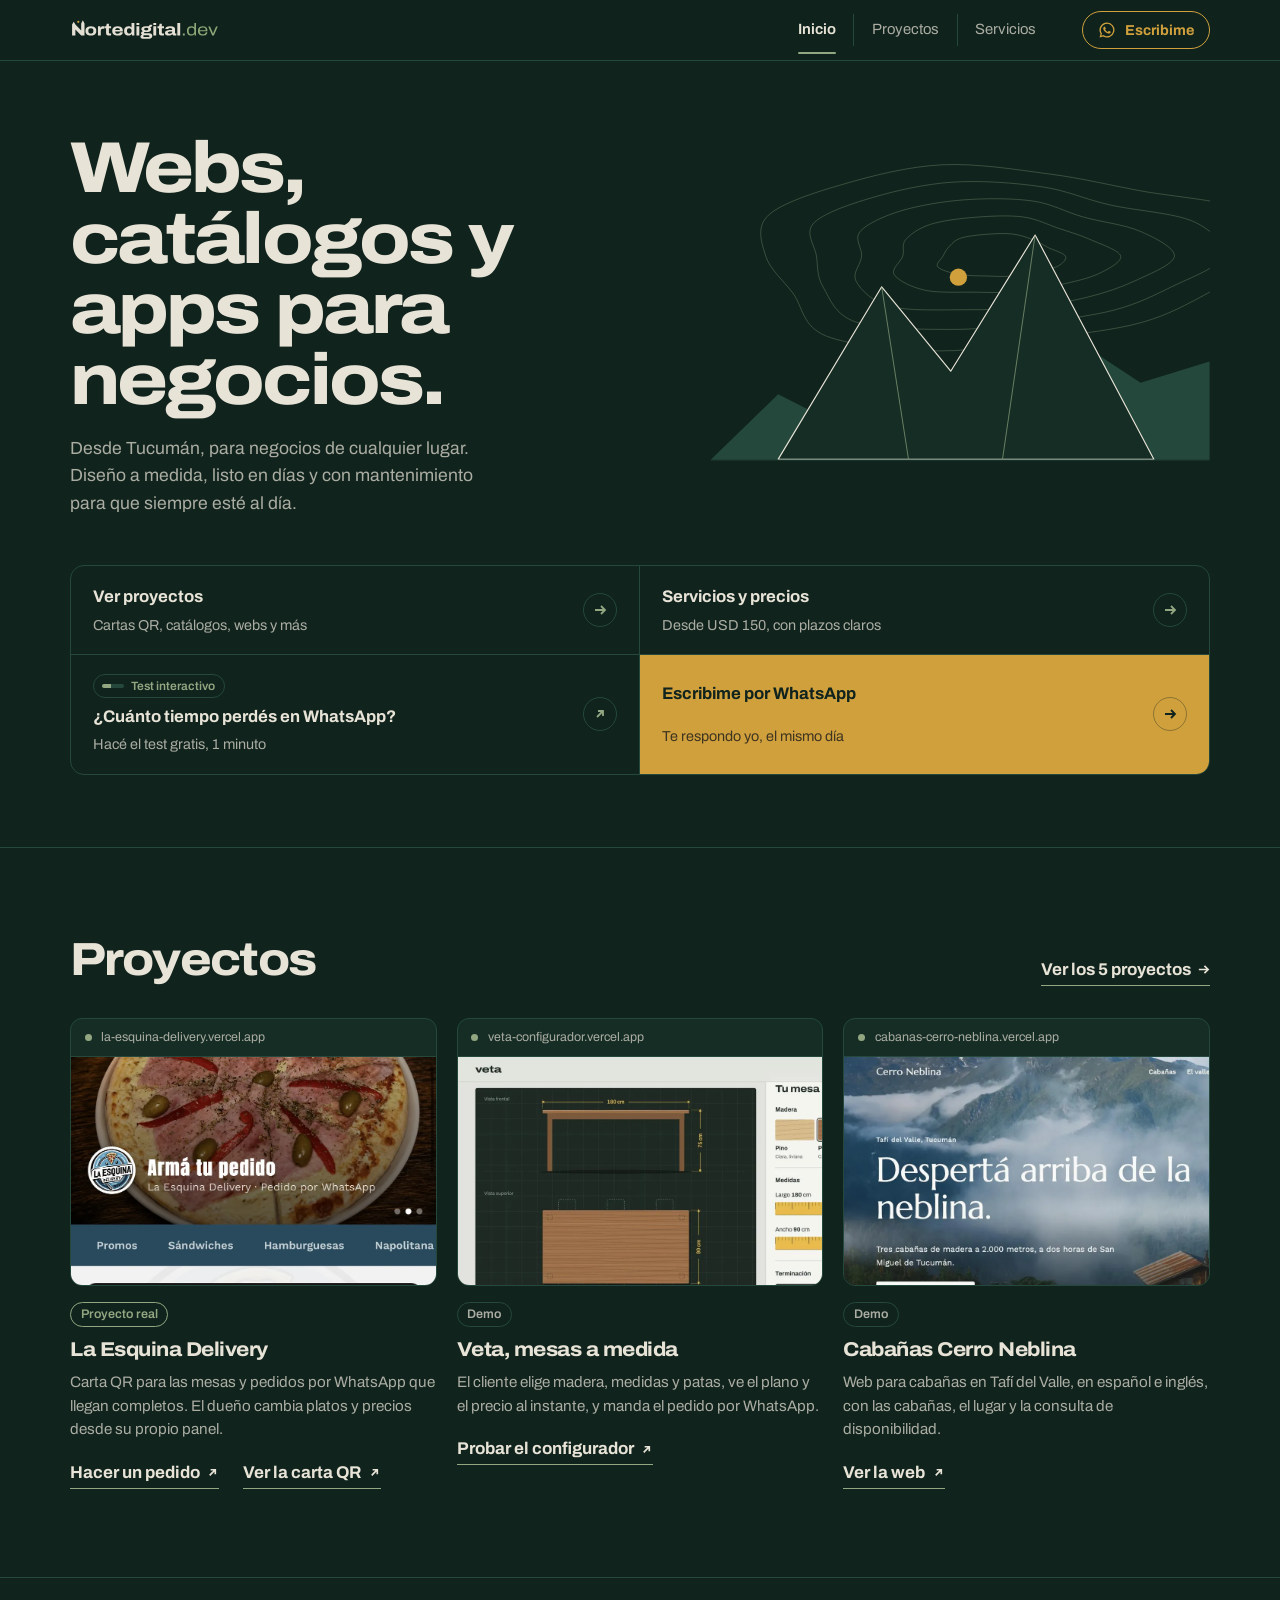
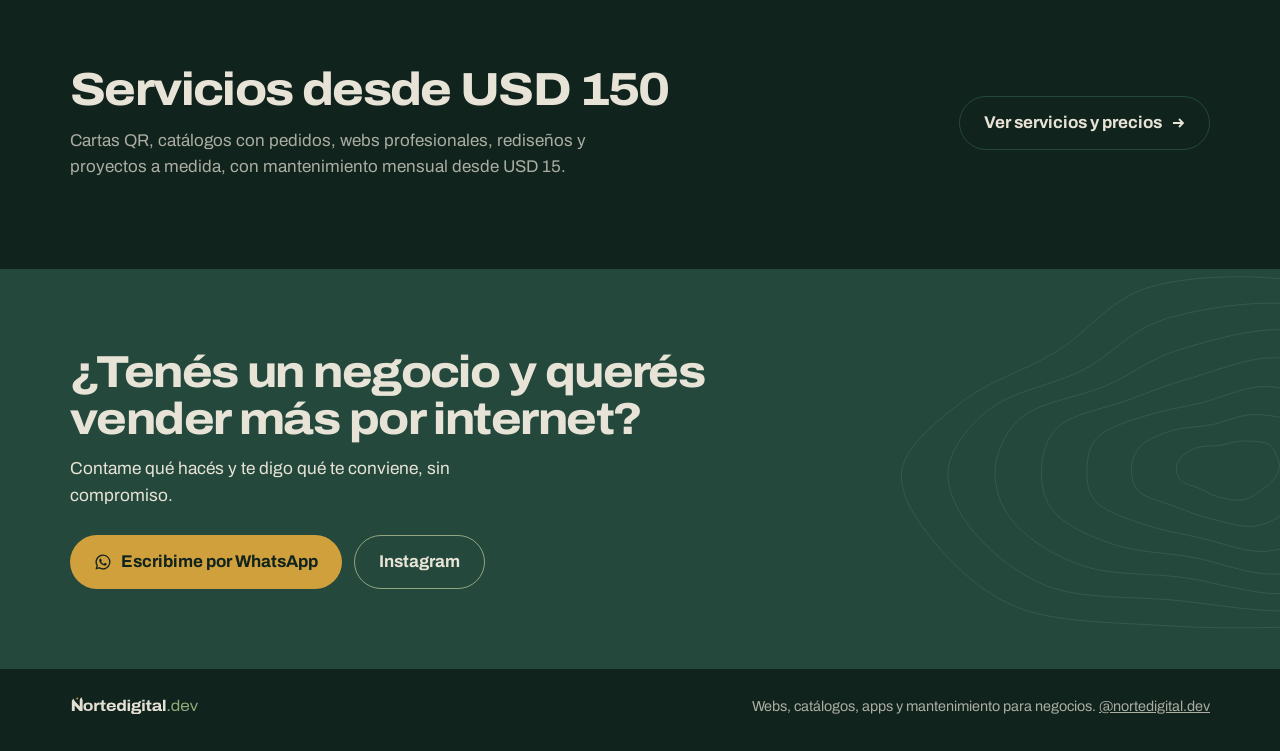
==== commit 61f3ca80: "feat: nueva captura de La Esquina y link a la página de pedidos Co-Authored-By: Claude Opus 5.5 <nor" ====
--- a/index.html
+++ b/index.html
@@ -110,15 +110,18 @@
         </div>
         <div class="casos casos--compactos">
           <article class="caso">
-            <a class="marco" href="https://la-esquina-delivery.vercel.app" target="_blank" rel="noopener" tabindex="-1" aria-hidden="true">
+            <a class="marco" href="https://la-esquina-delivery.vercel.app/pages/pedido.html" target="_blank" rel="noopener" tabindex="-1" aria-hidden="true">
               <span class="marco__barra">la-esquina-delivery.vercel.app</span>
-              <img src="img/proyectos/esquina.webp" alt="" width="960" height="720" loading="lazy">
+              <img src="img/proyectos/esquina.webp" alt="" width="960" height="1773" loading="lazy">
             </a>
             <div class="caso__texto">
               <span class="etiqueta etiqueta--real">Proyecto real</span>
               <h3>La Esquina Delivery</h3>
               <p>Carta QR para las mesas y pedidos por WhatsApp que llegan completos. El dueño cambia platos y precios desde su propio panel.</p>
-              <a class="link-flecha" href="https://la-esquina-delivery.vercel.app" target="_blank" rel="noopener">Ver la carta <svg viewBox="0 0 14 14" aria-hidden="true"><path d="M4 10L10 4M5 4h5v5"/></svg></a>
+              <div class="caso__links">
+                <a class="link-flecha" href="https://la-esquina-delivery.vercel.app/pages/pedido.html" target="_blank" rel="noopener">Hacer un pedido <svg viewBox="0 0 14 14" aria-hidden="true"><path d="M4 10L10 4M5 4h5v5"/></svg></a>
+                <a class="link-flecha" href="https://la-esquina-delivery.vercel.app" target="_blank" rel="noopener">Ver la carta QR <svg viewBox="0 0 14 14" aria-hidden="true"><path d="M4 10L10 4M5 4h5v5"/></svg></a>
+              </div>
             </div>
           </article>
           <article class="caso">
--- a/css/styles.css
+++ b/css/styles.css
@@ -451,6 +451,13 @@
 .caso p { color: var(--texto-2); max-width: 46ch; }
 
 .caso .link-flecha { margin-top: 0.4rem; }
+
+/* Cuando un proyecto tiene más de un link (La Esquina: pedido y carta) */
+.caso__links {
+  display: flex;
+  flex-wrap: wrap;
+  gap: 0.4rem 1.5rem;
+}
 
 .etiqueta {
   padding: 0.12rem 0.6rem;
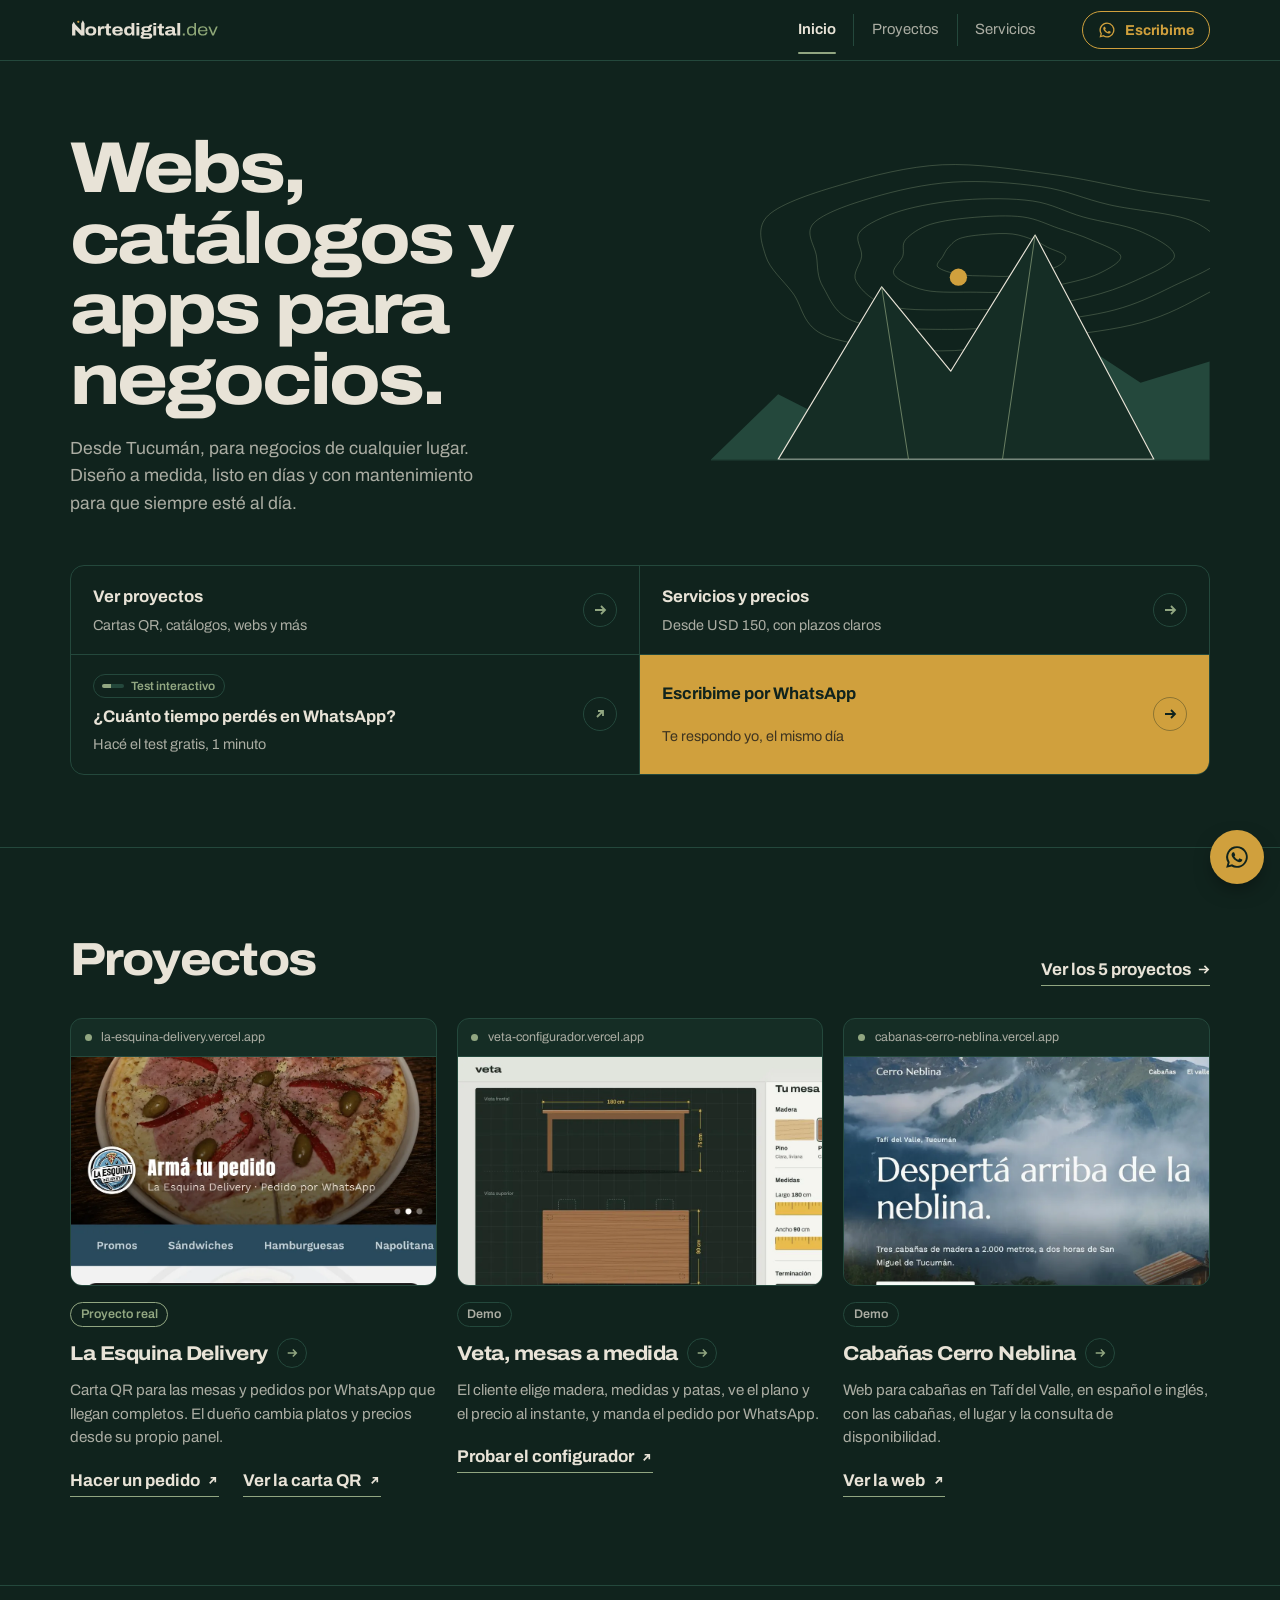
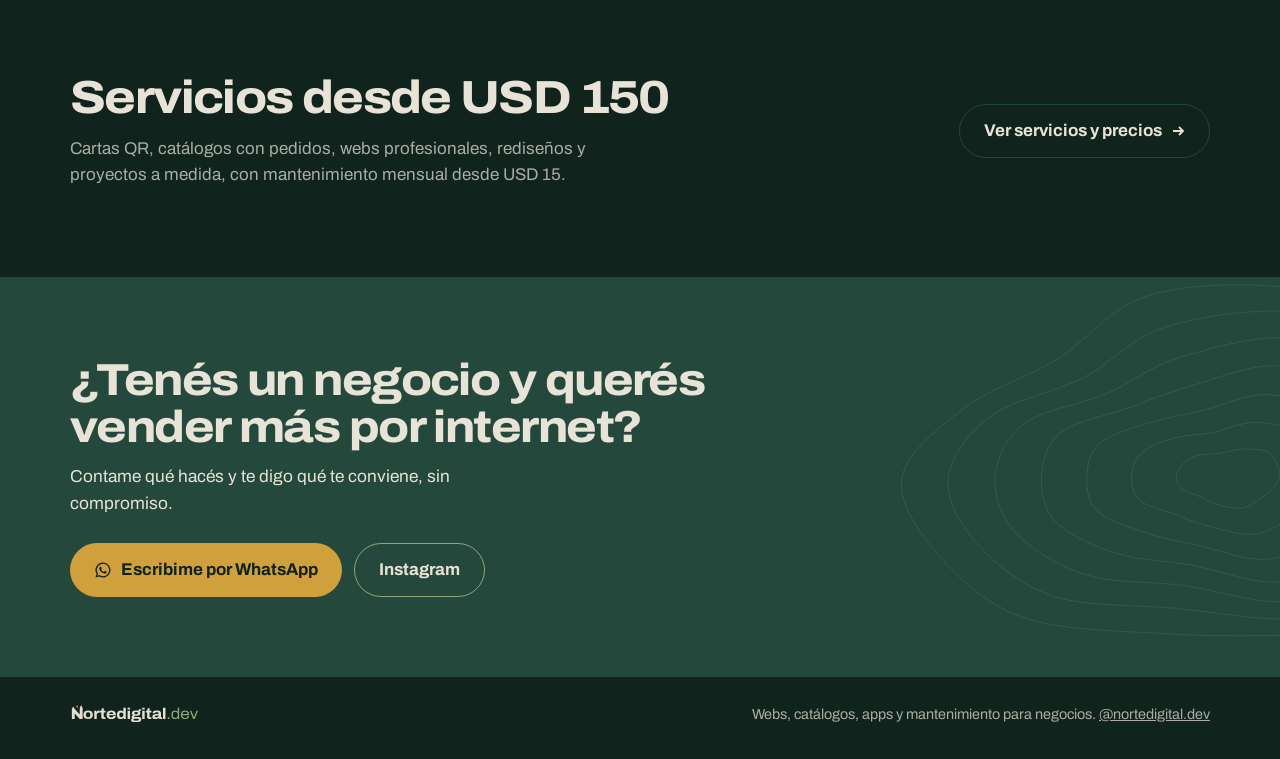
==== commit b0250834: "feat: página propia para cada proyecto y nombres como botón - 5 páginas en /proyectos/ con descripci" ====
--- a/index.html
+++ b/index.html
@@ -110,13 +110,13 @@
         </div>
         <div class="casos casos--compactos">
           <article class="caso">
-            <a class="marco" href="https://la-esquina-delivery.vercel.app/pages/pedido.html" target="_blank" rel="noopener" tabindex="-1" aria-hidden="true">
+            <a class="marco" href="proyectos/la-esquina-delivery.html" tabindex="-1" aria-hidden="true">
               <span class="marco__barra">la-esquina-delivery.vercel.app</span>
-              <img src="img/proyectos/esquina.webp" alt="" width="960" height="1773" loading="lazy">
+              <img src="img/proyectos/esquina-pedido.webp" alt="" width="960" height="1773" loading="lazy">
             </a>
             <div class="caso__texto">
               <span class="etiqueta etiqueta--real">Proyecto real</span>
-              <h3>La Esquina Delivery</h3>
+              <h3><a class="caso__nombre" href="proyectos/la-esquina-delivery.html">La Esquina Delivery <svg viewBox="0 0 14 14" aria-hidden="true"><path d="M2 7h10M8 3l4 4-4 4"/></svg></a></h3>
               <p>Carta QR para las mesas y pedidos por WhatsApp que llegan completos. El dueño cambia platos y precios desde su propio panel.</p>
               <div class="caso__links">
                 <a class="link-flecha" href="https://la-esquina-delivery.vercel.app/pages/pedido.html" target="_blank" rel="noopener">Hacer un pedido <svg viewBox="0 0 14 14" aria-hidden="true"><path d="M4 10L10 4M5 4h5v5"/></svg></a>
@@ -125,25 +125,25 @@
             </div>
           </article>
           <article class="caso">
-            <a class="marco" href="https://veta-configurador.vercel.app" target="_blank" rel="noopener" tabindex="-1" aria-hidden="true">
+            <a class="marco" href="proyectos/veta.html" tabindex="-1" aria-hidden="true">
               <span class="marco__barra">veta-configurador.vercel.app</span>
               <img src="img/proyectos/veta.webp" alt="" width="960" height="720" loading="lazy">
             </a>
             <div class="caso__texto">
               <span class="etiqueta">Demo</span>
-              <h3>Veta, mesas a medida</h3>
+              <h3><a class="caso__nombre" href="proyectos/veta.html">Veta, mesas a medida <svg viewBox="0 0 14 14" aria-hidden="true"><path d="M2 7h10M8 3l4 4-4 4"/></svg></a></h3>
               <p>El cliente elige madera, medidas y patas, ve el plano y el precio al instante, y manda el pedido por WhatsApp.</p>
               <a class="link-flecha" href="https://veta-configurador.vercel.app" target="_blank" rel="noopener">Probar el configurador <svg viewBox="0 0 14 14" aria-hidden="true"><path d="M4 10L10 4M5 4h5v5"/></svg></a>
             </div>
           </article>
           <article class="caso">
-            <a class="marco" href="https://cabanas-cerro-neblina.vercel.app" target="_blank" rel="noopener" tabindex="-1" aria-hidden="true">
+            <a class="marco" href="proyectos/cabanas-cerro-neblina.html" tabindex="-1" aria-hidden="true">
               <span class="marco__barra">cabanas-cerro-neblina.vercel.app</span>
               <img src="img/proyectos/cabanas.webp" alt="" width="960" height="720" loading="lazy">
             </a>
             <div class="caso__texto">
               <span class="etiqueta">Demo</span>
-              <h3>Cabañas Cerro Neblina</h3>
+              <h3><a class="caso__nombre" href="proyectos/cabanas-cerro-neblina.html">Cabañas Cerro Neblina <svg viewBox="0 0 14 14" aria-hidden="true"><path d="M2 7h10M8 3l4 4-4 4"/></svg></a></h3>
               <p>Web para cabañas en Tafí del Valle, en español e inglés, con las cabañas, el lugar y la consulta de disponibilidad.</p>
               <a class="link-flecha" href="https://cabanas-cerro-neblina.vercel.app" target="_blank" rel="noopener">Ver la web <svg viewBox="0 0 14 14" aria-hidden="true"><path d="M4 10L10 4M5 4h5v5"/></svg></a>
             </div>
--- a/css/styles.css
+++ b/css/styles.css
@@ -896,3 +896,177 @@
   html { scroll-behavior: auto; }
   *, *::before, *::after { transition-duration: 0.01ms !important; animation-duration: 0.01ms !important; }
 }
+
+/* ---------- Nombres de proyectos como botón ---------- */
+
+.caso__nombre {
+  display: inline-flex;
+  align-items: center;
+  gap: 0.6rem;
+  color: var(--marfil);
+  text-decoration: none;
+  transition: color 0.2s;
+}
+
+.caso__nombre svg {
+  flex: none;
+  width: 30px;
+  height: 30px;
+  padding: 8px;
+  border: 1px solid var(--petroleo);
+  border-radius: 50%;
+  fill: none;
+  stroke: var(--alpino);
+  stroke-width: 1.8;
+  transition: transform 0.2s, border-color 0.2s;
+}
+
+.caso__nombre:hover { color: var(--ocre-claro); }
+.caso__nombre:hover svg { transform: translateX(3px); border-color: var(--alpino); }
+
+/* ---------- Página de cada proyecto ---------- */
+
+.cabecera--caso .container {
+  display: flex;
+  flex-direction: column;
+  align-items: flex-start;
+  gap: 0.75rem;
+}
+
+.cabecera--caso .cabecera__bajada { margin-top: 0; }
+
+.volver {
+  display: inline-flex;
+  align-items: center;
+  gap: 0.45rem;
+  margin-bottom: 0.5rem;
+  font-size: 0.92rem;
+  color: var(--texto-2);
+  text-decoration: none;
+}
+
+.volver svg,
+.siguiente svg { width: 14px; height: 14px; fill: none; stroke: currentColor; stroke-width: 1.8; flex: none; }
+
+.volver:hover { color: var(--marfil); }
+
+.caso-detalle__links {
+  display: flex;
+  flex-wrap: wrap;
+  gap: 0.6rem;
+  margin-top: 0.75rem;
+}
+
+.marco--grande img { aspect-ratio: 16 / 9; }
+
+.caso-detalle {
+  display: grid;
+  grid-template-columns: minmax(0, 2fr) minmax(0, 1fr);
+  gap: 2rem 4rem;
+  margin-top: clamp(2.25rem, 6vw, 3.5rem);
+}
+
+.caso-detalle__texto h2 {
+  font-size: 1.35rem;
+  font-weight: 740;
+  font-stretch: 110%;
+  letter-spacing: -0.02em;
+}
+
+.caso-detalle__texto h2 + p,
+.caso-detalle__texto p + p { margin-top: 0.75rem; }
+
+.caso-detalle__texto p { color: var(--texto-2); max-width: 62ch; }
+
+.caso-detalle__texto h2:not(:first-child) { margin-top: 2.25rem; }
+
+.lista-check {
+  list-style: none;
+  margin: 1rem 0 0;
+  padding: 0;
+  display: grid;
+  gap: 0.6rem;
+}
+
+.lista-check li {
+  position: relative;
+  padding-left: 1.6rem;
+  color: var(--texto-2);
+}
+
+.lista-check li::before {
+  content: "";
+  position: absolute;
+  left: 0;
+  top: 0.45em;
+  width: 10px;
+  height: 6px;
+  border-left: 2px solid var(--alpino);
+  border-bottom: 2px solid var(--alpino);
+  transform: rotate(-45deg);
+}
+
+/* Ficha técnica al costado */
+.ficha {
+  margin: 0;
+  align-self: start;
+  border-top: 1px solid var(--petroleo);
+}
+
+.ficha div {
+  padding: 0.85rem 0;
+  border-bottom: 1px solid var(--petroleo);
+}
+
+.ficha dt { font-size: 0.8rem; color: var(--texto-2); }
+
+.ficha dd { margin: 0.15rem 0 0; font-weight: 600; }
+
+/* Galería (lista para cuando haya fotos) */
+.galeria {
+  display: grid;
+  grid-template-columns: repeat(2, minmax(0, 1fr));
+  gap: 1rem;
+  margin-top: clamp(2.25rem, 6vw, 3.5rem);
+}
+
+.galeria img {
+  width: 100%;
+  border: 1px solid var(--petroleo);
+  border-radius: 12px;
+}
+
+/* Navegación entre proyectos */
+.siguiente {
+  display: flex;
+  flex-wrap: wrap;
+  justify-content: space-between;
+  gap: 1rem;
+  margin-top: clamp(2.5rem, 6vw, 4rem);
+  padding-top: 1.5rem;
+  border-top: 1px solid var(--petroleo);
+}
+
+.siguiente a {
+  display: inline-flex;
+  align-items: center;
+  gap: 0.5rem;
+  color: var(--texto-2);
+  text-decoration: none;
+  font-weight: 600;
+}
+
+.siguiente a:last-child { color: var(--marfil); }
+
+.siguiente a span { font-weight: 400; color: var(--texto-2); }
+
+.siguiente a:hover { color: var(--ocre-claro); }
+
+@media (max-width: 760px) {
+  .caso-detalle { grid-template-columns: 1fr; }
+  .ficha { order: -1; }
+  .marco--grande img { aspect-ratio: 4 / 3; }
+  .caso-detalle__links .btn { flex: 1 1 100%; }
+  .galeria { grid-template-columns: 1fr; }
+  .siguiente { flex-direction: column-reverse; }
+}
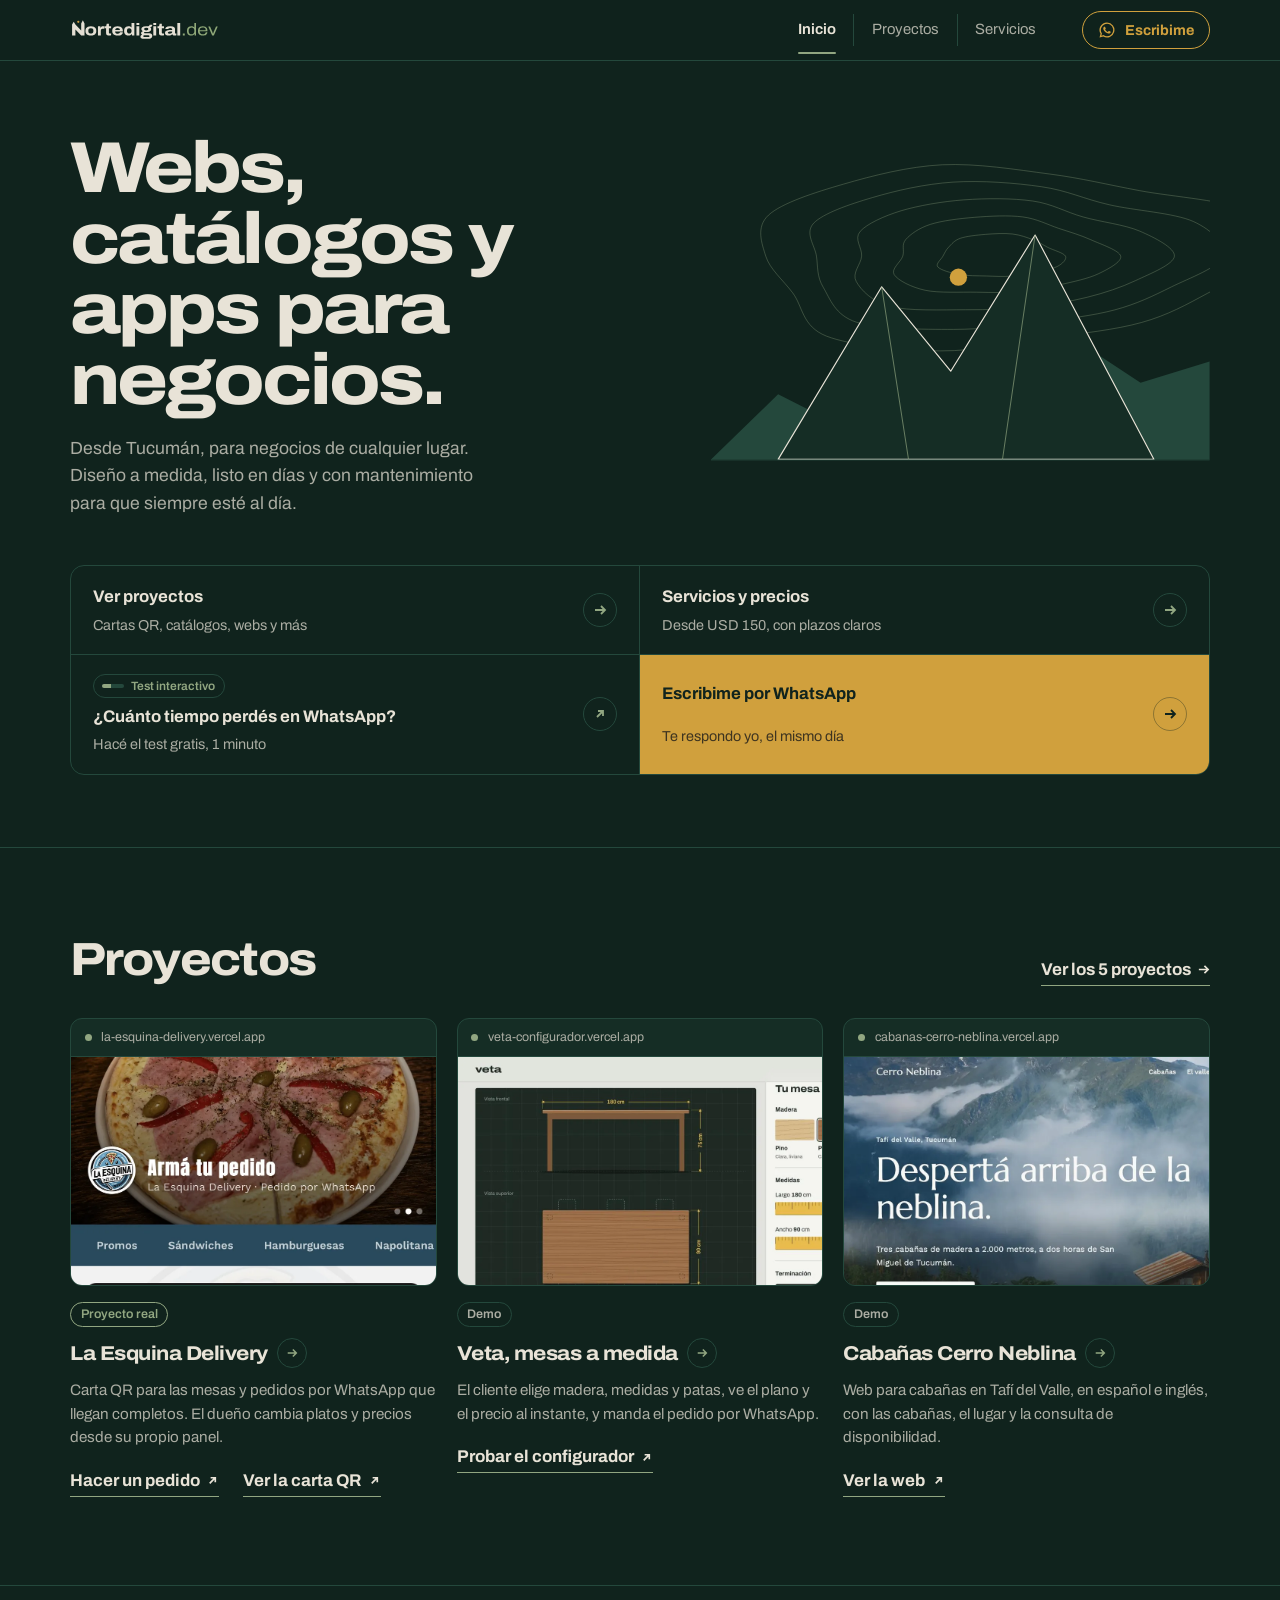
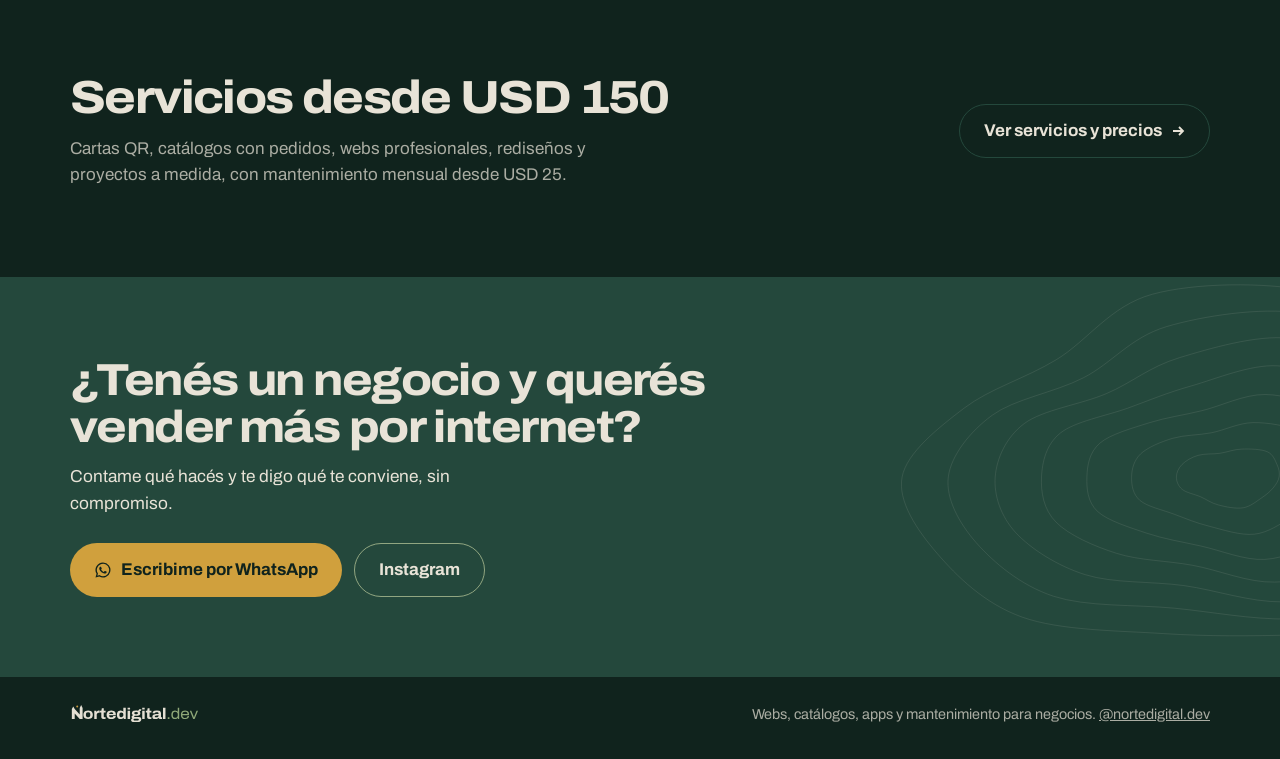
==== commit 9907fbec: "feat: precio en pesos grande y en dólares chico; mantenimiento a USD 25 y 45 - Con el dólar blue car" ====
--- a/index.html
+++ b/index.html
@@ -157,7 +157,7 @@
       <div class="container resumen-servicios__inner">
         <div>
           <h2 class="seccion__titulo">Servicios desde USD 150</h2>
-          <p class="seccion__bajada">Cartas QR, catálogos con pedidos, webs profesionales, rediseños y proyectos a medida, con mantenimiento mensual desde USD 15.</p>
+          <p class="seccion__bajada">Cartas QR, catálogos con pedidos, webs profesionales, rediseños y proyectos a medida, con mantenimiento mensual desde USD 25.</p>
         </div>
         <a class="btn btn--borde" href="servicios.html">Ver servicios y precios <svg class="btn__flecha" viewBox="0 0 14 14" aria-hidden="true"><path d="M2 7h10M8 3l4 4-4 4"/></svg></a>
       </div>
--- a/css/styles.css
+++ b/css/styles.css
@@ -1070,3 +1070,30 @@
   .galeria { grid-template-columns: 1fr; }
   .siguiente { flex-direction: column-reverse; }
 }
+
+/* ---------- Precios en pesos (dólar blue) ---------- */
+
+.precio__principal { font-weight: inherit; }
+
+/* El precio chico (dólares, o pesos si no hay API) debajo del grande */
+.precio__secundario {
+  display: block;
+  margin-top: 0.2rem;
+  font-size: 0.85rem;
+  font-weight: 500;
+  font-stretch: 100%;
+  letter-spacing: 0;
+  color: var(--alpino);
+  font-variant-numeric: tabular-nums;
+}
+
+.precio__secundario[hidden] { display: none; }
+
+.nota-dolar {
+  margin-bottom: 1.25rem;
+  font-size: 0.88rem;
+  color: var(--texto-2);
+}
+
+/* En la página de cada proyecto, los botones van debajo de la captura */
+.marco--grande + .caso-detalle__links { margin-top: 1.25rem; }
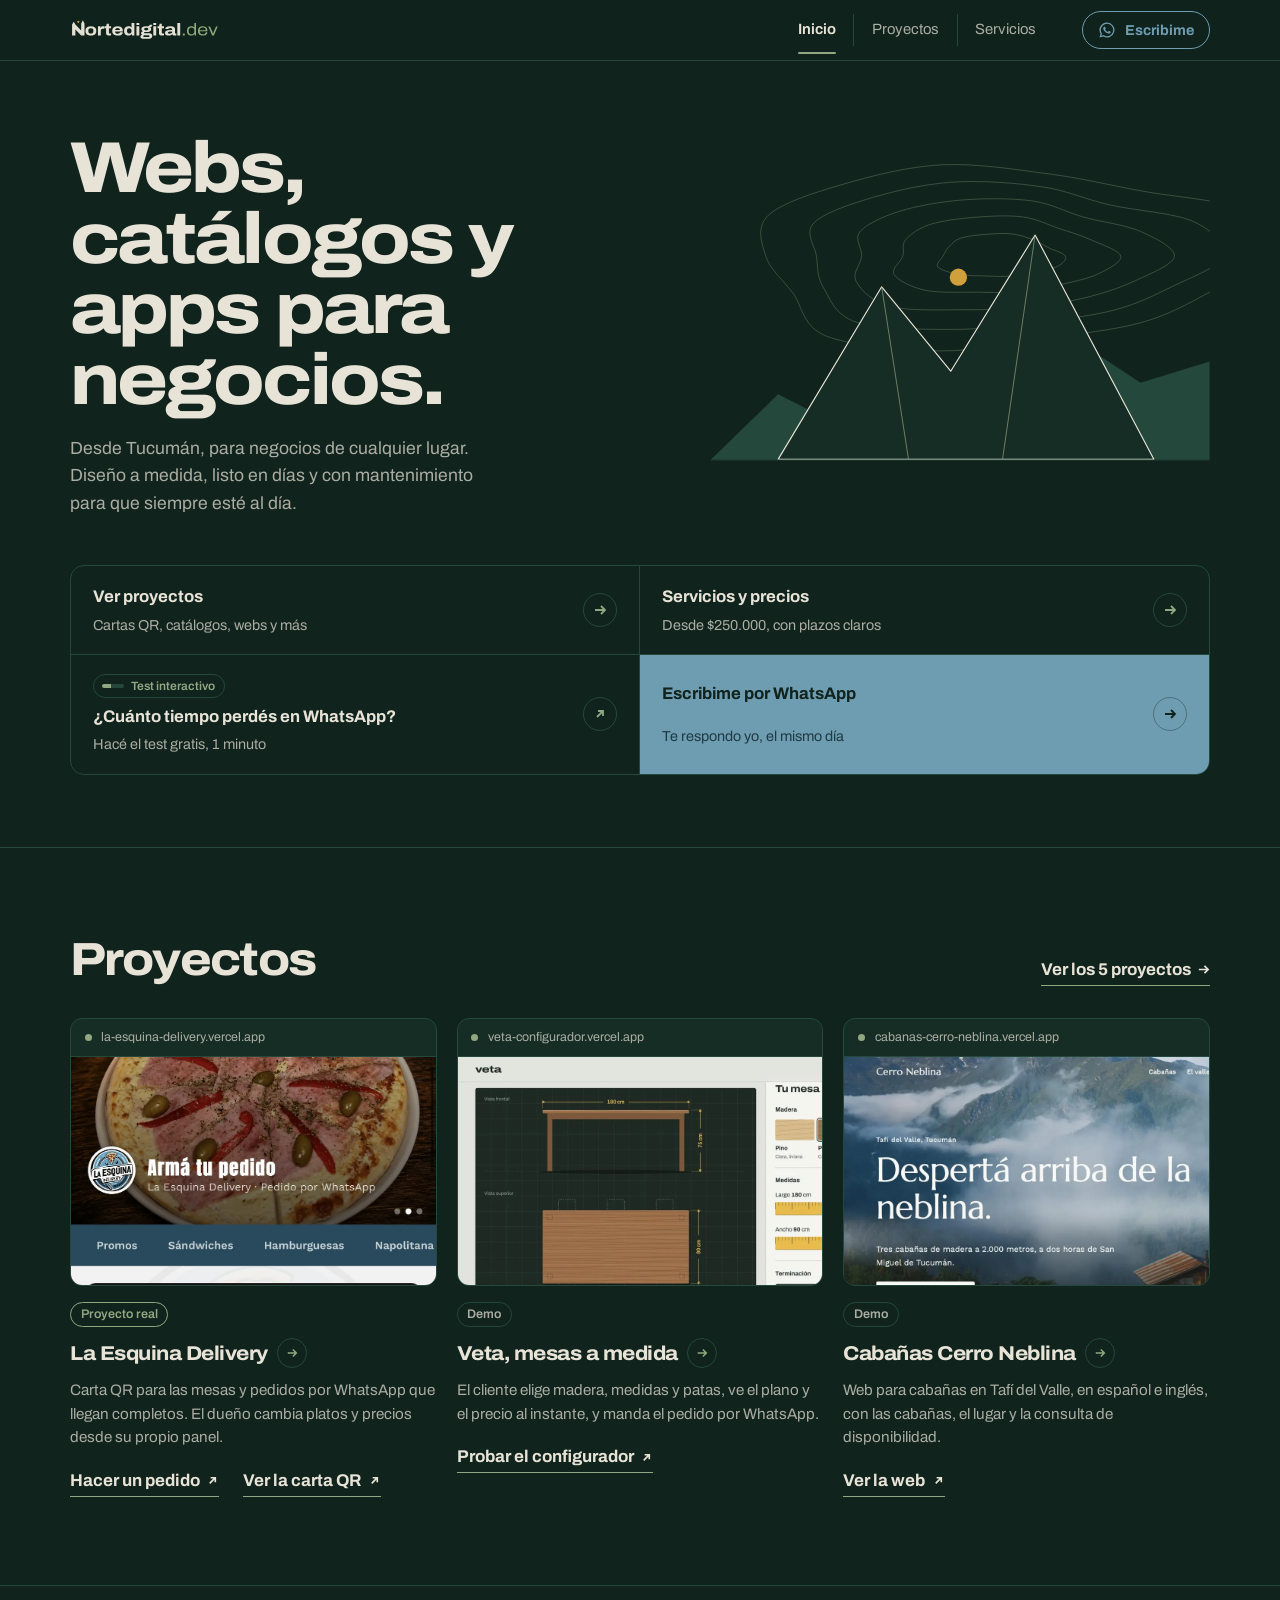
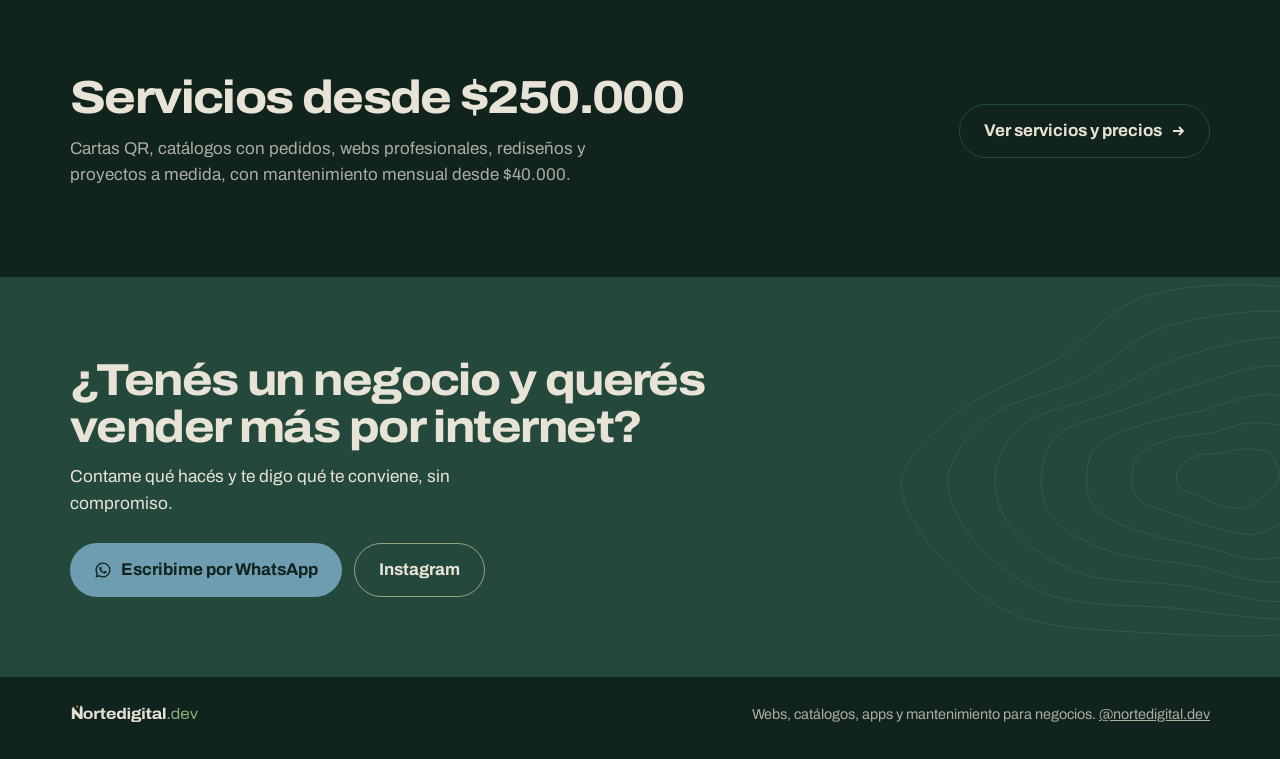
==== commit b9db759c: "content: precios fijos en pesos con referencia aproximada en dólares Carta $250.000, catálogo $400.0" ====
--- a/index.html
+++ b/index.html
@@ -71,7 +71,7 @@
           <li>
             <a class="acceso" href="servicios.html">
               <span class="acceso__titulo">Servicios y precios</span>
-              <span class="acceso__desc">Desde USD 150, con plazos claros</span>
+              <span class="acceso__desc">Desde $250.000, con plazos claros</span>
               <span class="acceso__flecha"><svg viewBox="0 0 14 14" aria-hidden="true"><path d="M2 7h10M8 3l4 4-4 4"/></svg></span>
             </a>
           </li>
@@ -156,8 +156,8 @@
     <section class="seccion resumen-servicios">
       <div class="container resumen-servicios__inner">
         <div>
-          <h2 class="seccion__titulo">Servicios desde USD 150</h2>
-          <p class="seccion__bajada">Cartas QR, catálogos con pedidos, webs profesionales, rediseños y proyectos a medida, con mantenimiento mensual desde USD 25.</p>
+          <h2 class="seccion__titulo">Servicios desde $250.000</h2>
+          <p class="seccion__bajada">Cartas QR, catálogos con pedidos, webs profesionales, rediseños y proyectos a medida, con mantenimiento mensual desde $40.000.</p>
         </div>
         <a class="btn btn--borde" href="servicios.html">Ver servicios y precios <svg class="btn__flecha" viewBox="0 0 14 14" aria-hidden="true"><path d="M2 7h10M8 3l4 4-4 4"/></svg></a>
       </div>
--- a/css/styles.css
+++ b/css/styles.css
@@ -8,12 +8,12 @@
   --bosque: #10231D;     /* fondo principal */
   --marfil: #E8E3D7;     /* títulos y textos destacados */
   --alpino: #91A681;     /* gráficos y detalles */
-  --ocre: #D0A03D;       /* botones principales */
+  --ocre: #6E9CB0;       /* botones principales */
   --petroleo: #24483C;   /* tarjetas, superficies y bordes */
 
   --superficie: #152D25; /* entre bosque y petróleo */
   --texto-2: #ABADA3;    /* marfil apagado para textos secundarios */
-  --ocre-claro: #DDB25A;
+  --ocre-claro: #8DB4C5;
 
   --font: "Archivo", system-ui, -apple-system, "Segoe UI", sans-serif;
   --radio: 12px;
@@ -196,7 +196,7 @@
 
 .paisaje .arista { fill: none; stroke: var(--alpino); stroke-width: 1; opacity: 0.7; }
 
-.paisaje .sol { fill: var(--ocre); }
+.paisaje .sol { fill: #D0A03D; } /* mismo amarillo que el sol del logo */
 
 .paisaje .horizonte { stroke: var(--petroleo); stroke-width: 1; }
 
@@ -282,7 +282,7 @@
 
 /* WhatsApp: la acción principal, en ocre */
 .acceso--principal { background: var(--ocre); color: var(--bosque); }
-.acceso--principal .acceso__desc { color: #3E3420; }
+.acceso--principal .acceso__desc { color: #1F3A44; }
 .acceso--principal .acceso__flecha { border-color: rgba(16, 35, 29, 0.35); color: var(--bosque); }
 .acceso--principal:hover { background: var(--ocre-claro); }
 .acceso--principal:hover .acceso__flecha { border-color: var(--bosque); }
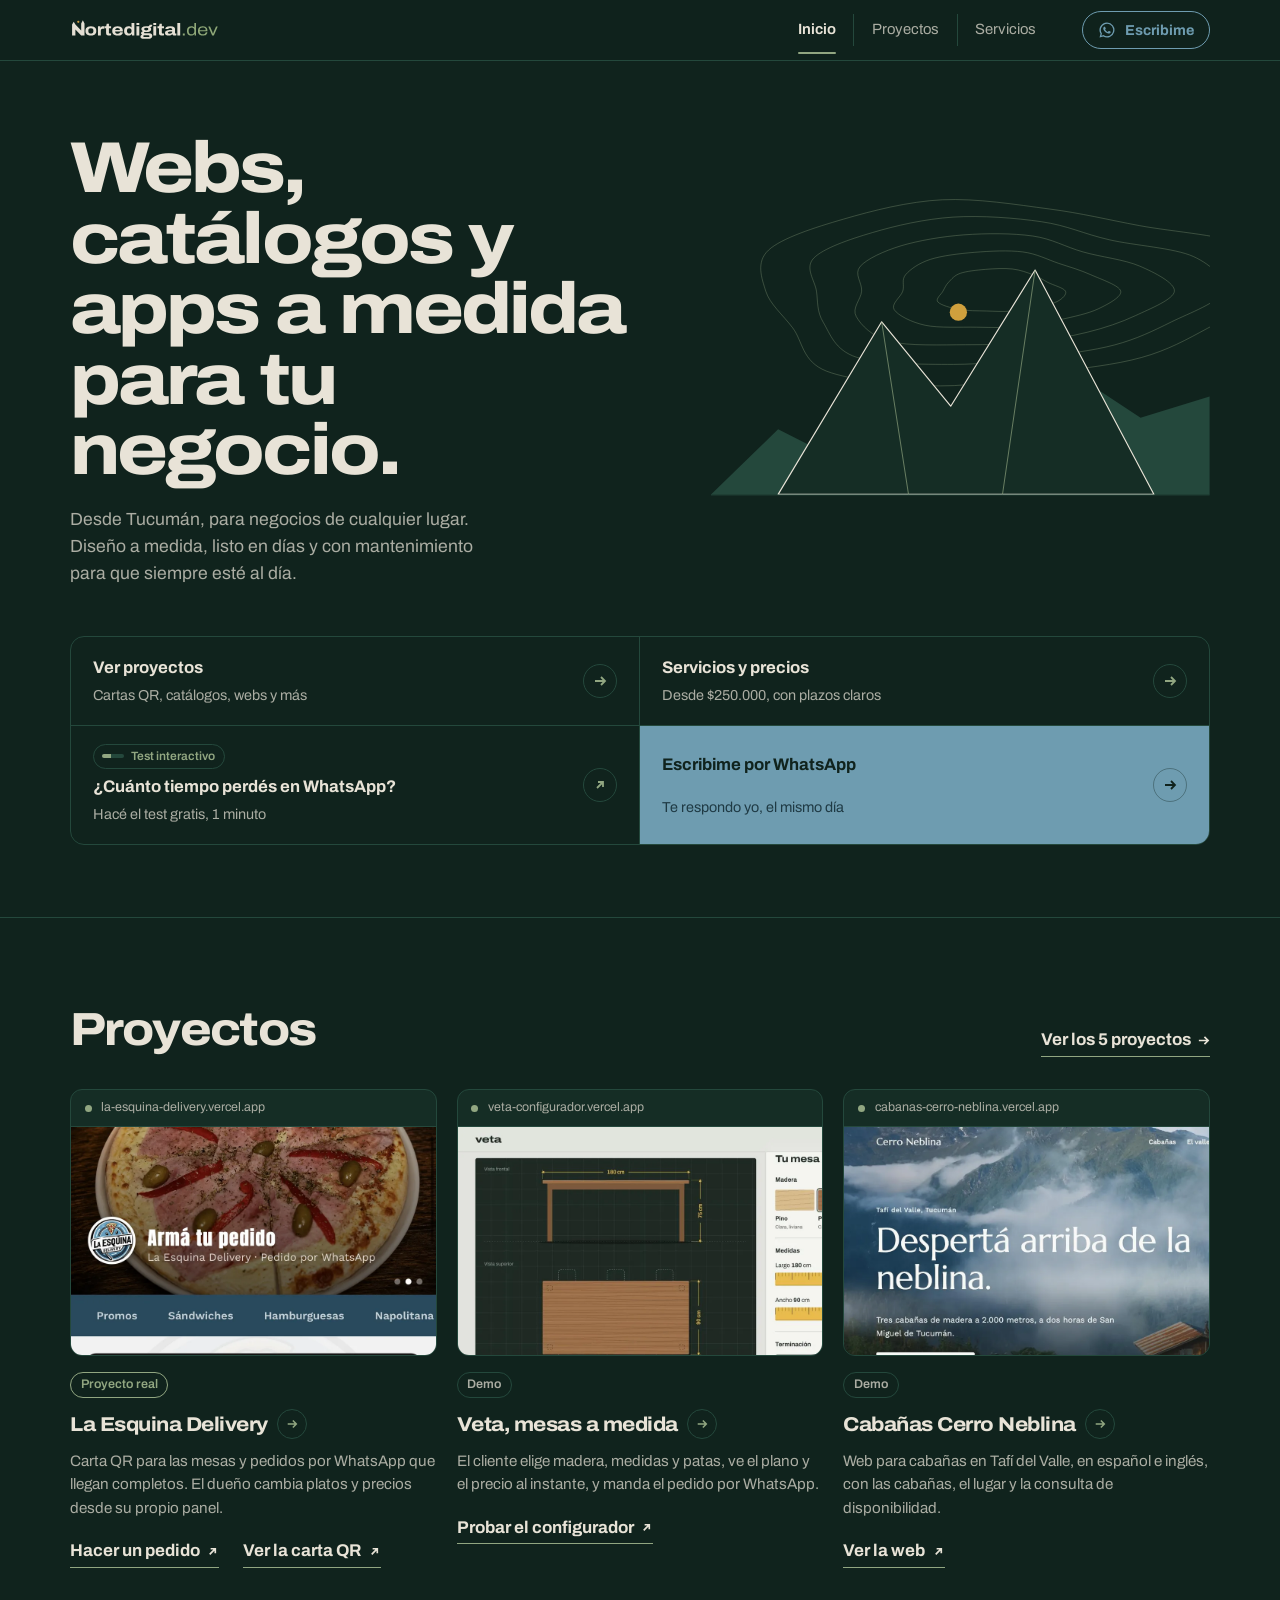
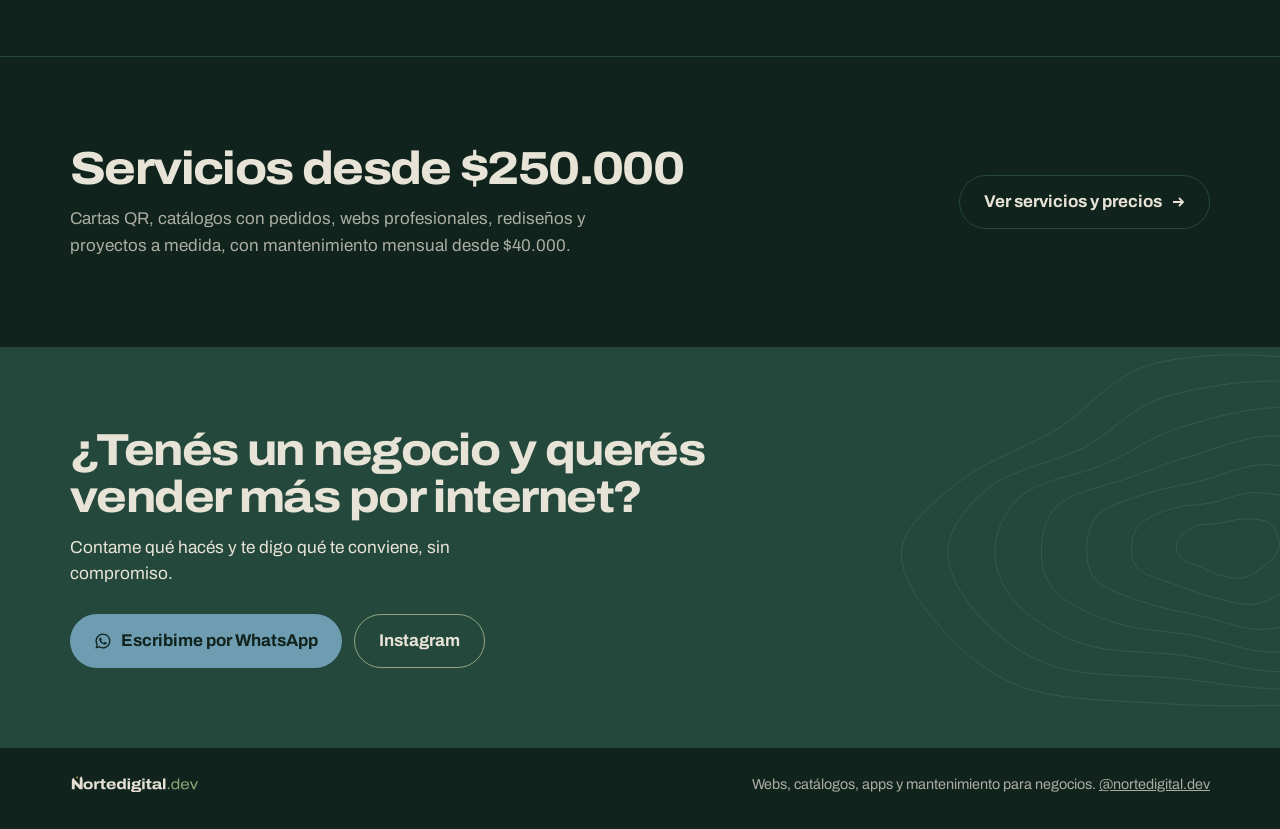
==== commit c7d5dc7e: "actualizo h1" ====
--- a/index.html
+++ b/index.html
@@ -47,7 +47,7 @@
       <div class="container">
         <div class="hero__top">
           <div class="hero__texto">
-            <h1 class="hero__titulo">Webs, catálogos y apps para negocios.</h1>
+            <h1 class="hero__titulo">Webs, catálogos y apps a medida para tu negocio.</h1>
             <p class="hero__bajada">Desde Tucumán, para negocios de cualquier lugar. Diseño a medida, listo en días y con mantenimiento para que siempre esté al día.</p>
           </div>
           <svg class="paisaje" viewBox="0 0 520 380" role="img" aria-label="Cerros geométricos sobre curvas de nivel">
